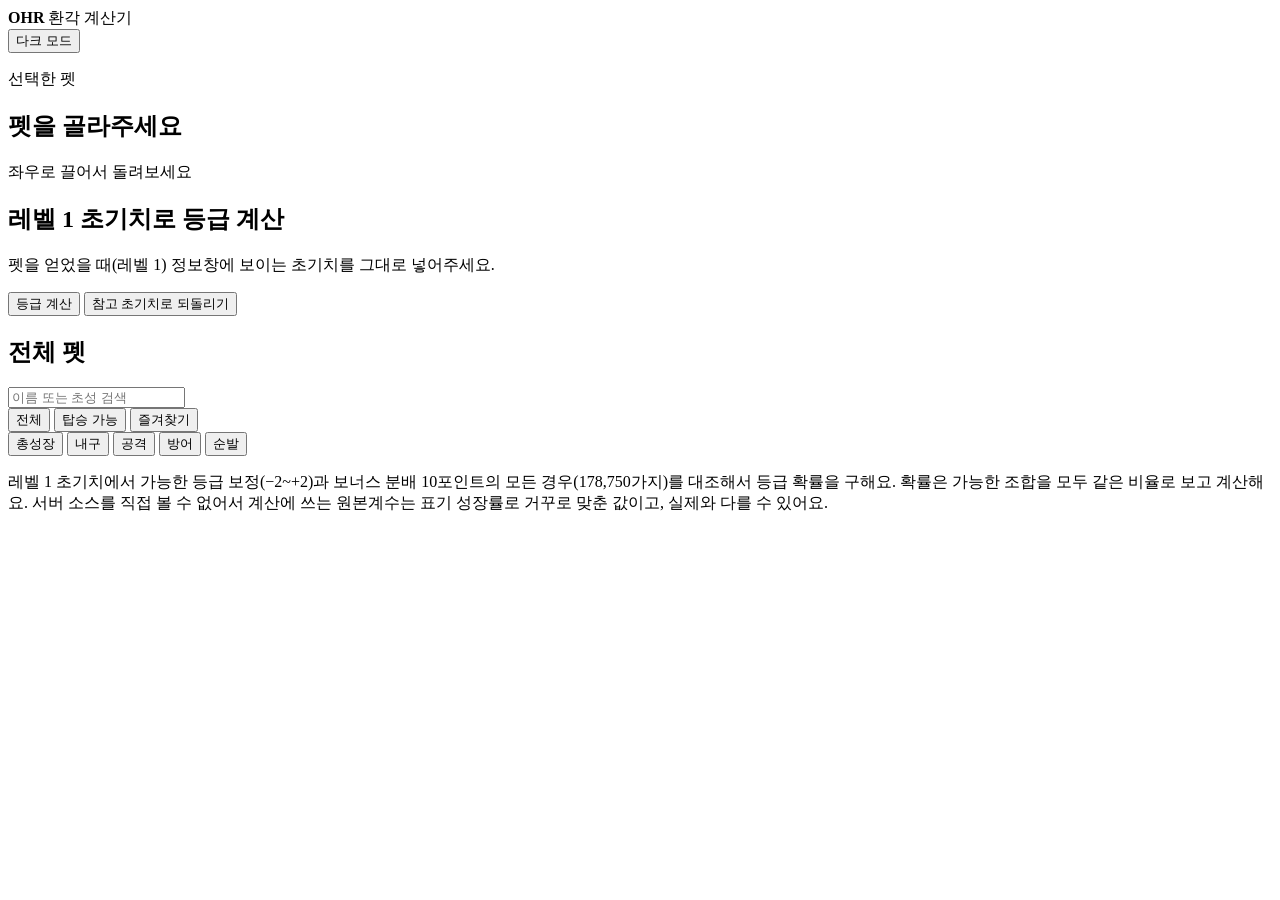
==== index.html @ 1410f202 "계산기 화면(index.html) 추가" ====
<!DOCTYPE html>
<html lang="ko" data-theme="light">
<head>
<meta charset="UTF-8">
<meta name="viewport" content="width=device-width, initial-scale=1.0">
<title>OHR 환각 계산기</title>
<meta name="description" content="오르서버 펫의 레벨 1 초기치로 가능한 등급과 +8 환각 확률을 계산해요">
<link rel="preconnect" href="https://fonts.googleapis.com">
<link href="https://fonts.googleapis.com/css2?family=Noto+Sans+KR:wght@400;500;700;900&family=Barlow+Condensed:wght@600;700&display=swap" rel="stylesheet">
<link rel="stylesheet" href="style.css">
</head>
<body>
<nav class="nav" aria-label="상단 메뉴">
  <div class="nav-in">
    <div class="brand"><b>OHR</b> 환각 계산기</div>
    <span class="grow"></span>
    <button class="theme" id="themeBtn" type="button">다크 모드</button>
  </div>
</nav>

<section class="hero" id="hero" aria-live="polite">
  <div class="ghost" id="ghost" aria-hidden="true"></div>
  <div class="hero-in">
    <div>
      <p class="hero-label">선택한 펫</p>
      <h1 id="hName">펫을 골라주세요</h1>
      <div class="vtabs" id="vTabs" role="tablist" aria-label="펫 형태"></div>
      <div class="tags" id="hTags"></div>
      <p class="hero-how" id="hHow"></p>
      <div class="attrs" id="hAttrs"></div>
    </div>
    <div class="stage" id="stage" title="좌우로 끌어서 돌려보세요">
      <div class="spot" aria-hidden="true"></div>
      <div class="plat" aria-hidden="true"><div class="disc"></div></div>
      <div class="pet" id="pet"><span id="hImg" style="display:contents"></span></div>
      <div class="hint">좌우로 끌어서 돌려보세요</div>
    </div>
  </div>
  <div class="specs" id="hSpecs"></div>
</section>

<main class="wrap">
  <section class="panel" id="calcPanel">
    <h2>레벨 1 초기치로 등급 계산</h2>
    <p class="lead">펫을 얻었을 때(레벨 1) 정보창에 보이는 초기치를 그대로 넣어주세요.</p>
    <div class="stat-grid" id="statGrid"></div>
    <div class="calc-row">
      <button class="calc-btn" id="calcBtn" type="button">등급 계산</button>
      <button class="ghost-btn" id="resetBtn" type="button">참고 초기치로 되돌리기</button>
    </div>
    <div id="results"></div>
  </section>

  <section id="listSec">
    <h2>전체 펫</h2>
    <div class="ctrl">
      <input class="search" id="search" type="search" placeholder="이름 또는 초성 검색" autocomplete="off" aria-label="펫 검색">
      <div class="chips" id="chips" role="group" aria-label="속성"></div>
      <div class="seg" id="modes" role="group" aria-label="보기">
        <button type="button" class="segb" data-mode="all" aria-pressed="true">전체</button>
        <button type="button" class="segb" data-mode="ride" aria-pressed="false">탑승 가능</button>
        <button type="button" class="segb" data-mode="fav" aria-pressed="false">즐겨찾기</button>
      </div>
      <div class="seg" id="sorts" role="group" aria-label="정렬">
        <button type="button" class="segb" data-sort="total" aria-pressed="false">총성장</button>
        <button type="button" class="segb" data-sort="0" aria-pressed="false">내구</button>
        <button type="button" class="segb" data-sort="1" aria-pressed="false">공격</button>
        <button type="button" class="segb" data-sort="2" aria-pressed="false">방어</button>
        <button type="button" class="segb" data-sort="3" aria-pressed="false">순발</button>
      </div>
      <span class="cnt" id="count"></span>
    </div>
    <div class="grid" id="grid"></div>
  </section>

  <p class="foot">
    레벨 1 초기치에서 가능한 등급 보정(−2~+2)과 보너스 분배 10포인트의 모든 경우(178,750가지)를 대조해서 등급 확률을 구해요. 확률은 가능한 조합을 모두 같은 비율로 보고 계산해요.
    서버 소스를 직접 볼 수 없어서 계산에 쓰는 원본계수는 표기 성장률로 거꾸로 맞춘 값이고, 실제와 다를 수 있어요.
  </p>
</main>
<script src="app.js"></script>
</body>
</html>
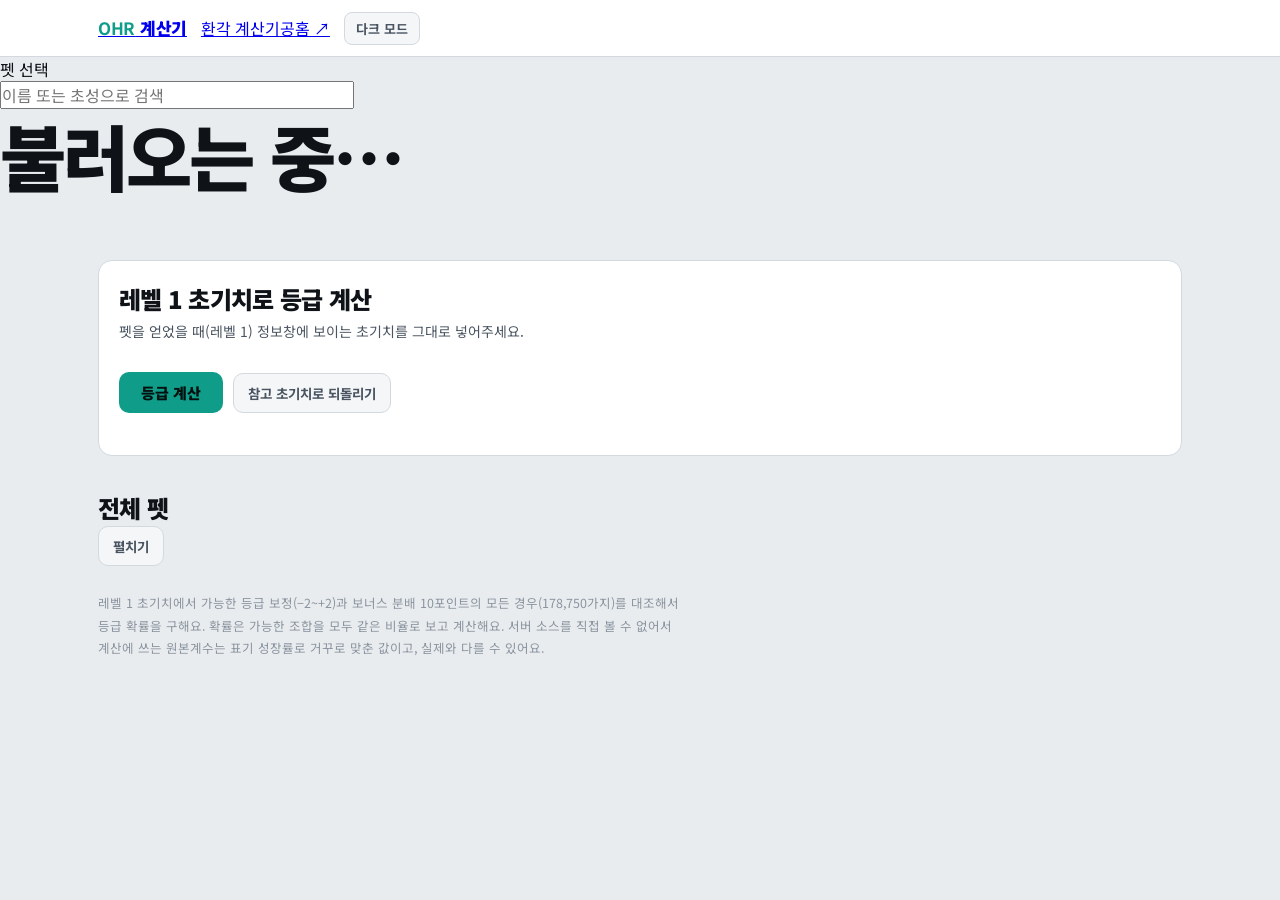
==== commit ced8c003: "공통 메뉴(nav.js)와 새 화면 구조(index.html) 추가" ====
--- a/index.html
+++ b/index.html
@@ -6,38 +6,37 @@
 <title>OHR 환각 계산기</title>
 <meta name="description" content="오르서버 펫의 레벨 1 초기치로 가능한 등급과 +8 환각 확률을 계산해요">
 <link rel="preconnect" href="https://fonts.googleapis.com">
-<link href="https://fonts.googleapis.com/css2?family=Noto+Sans+KR:wght@400;500;700;900&family=Barlow+Condensed:wght@600;700&display=swap" rel="stylesheet">
+<link href="https://fonts.googleapis.com/css2?family=Noto+Sans+KR:wght@400;500;700;900&family=Share+Tech+Mono&display=swap" rel="stylesheet">
+<link rel="preload" href="pets.json" as="fetch" crossorigin>
 <link rel="stylesheet" href="style.css">
 </head>
 <body>
-<nav class="nav" aria-label="상단 메뉴">
+<nav class="nav" aria-label="메뉴">
   <div class="nav-in">
-    <div class="brand"><b>OHR</b> 환각 계산기</div>
-    <span class="grow"></span>
+    <a class="brand" href="index.html"><b>OHR</b> 계산기</a>
+    <div class="nav-links" id="navLinks"></div>
     <button class="theme" id="themeBtn" type="button">다크 모드</button>
   </div>
 </nav>
 
-<section class="hero" id="hero" aria-live="polite">
-  <div class="ghost" id="ghost" aria-hidden="true"></div>
-  <div class="hero-in">
-    <div>
-      <p class="hero-label">선택한 펫</p>
-      <h1 id="hName">펫을 골라주세요</h1>
+<header class="deck" id="hero">
+  <div class="deck-in">
+    <div class="deck-left">
+      <label class="pick-label" for="pick">펫 선택</label>
+      <div class="pick">
+        <input id="pick" type="search" placeholder="이름 또는 초성으로 검색" autocomplete="off" aria-label="펫 검색">
+        <div class="suggest" id="suggest" role="listbox" hidden></div>
+      </div>
+      <h1 id="hName">불러오는 중…</h1>
       <div class="vtabs" id="vTabs" role="tablist" aria-label="펫 형태"></div>
       <div class="tags" id="hTags"></div>
       <p class="hero-how" id="hHow"></p>
       <div class="attrs" id="hAttrs"></div>
     </div>
-    <div class="stage" id="stage" title="좌우로 끌어서 돌려보세요">
-      <div class="spot" aria-hidden="true"></div>
-      <div class="plat" aria-hidden="true"><div class="disc"></div></div>
-      <div class="pet" id="pet"><span id="hImg" style="display:contents"></span></div>
-      <div class="hint">좌우로 끌어서 돌려보세요</div>
-    </div>
+    <div class="screen" aria-hidden="true"><span id="hImg" style="display:contents"></span></div>
   </div>
-  <div class="specs" id="hSpecs"></div>
-</section>
+  <div class="readouts" id="hSpecs"></div>
+</header>
 
 <main class="wrap">
   <section class="panel" id="calcPanel">
@@ -52,25 +51,29 @@
   </section>
 
   <section id="listSec">
-    <h2>전체 펫</h2>
-    <div class="ctrl">
-      <input class="search" id="search" type="search" placeholder="이름 또는 초성 검색" autocomplete="off" aria-label="펫 검색">
-      <div class="chips" id="chips" role="group" aria-label="속성"></div>
-      <div class="seg" id="modes" role="group" aria-label="보기">
-        <button type="button" class="segb" data-mode="all" aria-pressed="true">전체</button>
-        <button type="button" class="segb" data-mode="ride" aria-pressed="false">탑승 가능</button>
-        <button type="button" class="segb" data-mode="fav" aria-pressed="false">즐겨찾기</button>
+    <div class="list-head">
+      <h2>전체 펫</h2>
+      <span class="cnt" id="count"></span>
+      <button class="ghost-btn" id="listToggle" type="button" aria-expanded="false" aria-controls="listBody">펼치기</button>
+    </div>
+    <div class="list-body" id="listBody" hidden>
+      <div class="ctrl">
+        <div class="chips" id="chips" role="group" aria-label="속성"></div>
+        <div class="seg" id="modes" role="group" aria-label="보기">
+          <button type="button" class="segb" data-mode="all" aria-pressed="true">전체</button>
+          <button type="button" class="segb" data-mode="ride" aria-pressed="false">탑승 가능</button>
+          <button type="button" class="segb" data-mode="fav" aria-pressed="false">즐겨찾기</button>
+        </div>
+        <div class="seg" id="sorts" role="group" aria-label="정렬">
+          <button type="button" class="segb" data-sort="total" aria-pressed="false">총성장</button>
+          <button type="button" class="segb" data-sort="0" aria-pressed="false">내구</button>
+          <button type="button" class="segb" data-sort="1" aria-pressed="false">공격</button>
+          <button type="button" class="segb" data-sort="2" aria-pressed="false">방어</button>
+          <button type="button" class="segb" data-sort="3" aria-pressed="false">순발</button>
+        </div>
       </div>
-      <div class="seg" id="sorts" role="group" aria-label="정렬">
-        <button type="button" class="segb" data-sort="total" aria-pressed="false">총성장</button>
-        <button type="button" class="segb" data-sort="0" aria-pressed="false">내구</button>
-        <button type="button" class="segb" data-sort="1" aria-pressed="false">공격</button>
-        <button type="button" class="segb" data-sort="2" aria-pressed="false">방어</button>
-        <button type="button" class="segb" data-sort="3" aria-pressed="false">순발</button>
-      </div>
-      <span class="cnt" id="count"></span>
+      <div class="grid" id="grid"></div>
     </div>
-    <div class="grid" id="grid"></div>
   </section>
 
   <p class="foot">
@@ -78,6 +81,7 @@
     서버 소스를 직접 볼 수 없어서 계산에 쓰는 원본계수는 표기 성장률로 거꾸로 맞춘 값이고, 실제와 다를 수 있어요.
   </p>
 </main>
+<script src="nav.js"></script>
 <script src="app.js"></script>
 </body>
 </html>
--- a/style.css
+++ b/style.css
@@ -0,0 +1,186 @@
+:root{
+  --bg:#e9ecef; --panel:#ffffff; --panel2:#f4f6f8;
+  --ink:#0f1318; --ink2:#4a5561; --ink3:#8a949f; --line:#d3d9df;
+  --acc:#0f9d8a; --gold:#c8901a;
+  --hp:#b88a10; --atk:#d4531f; --def:#1f6fd0; --spd:#1c9567;
+  --num:'Barlow Condensed','Noto Sans KR',sans-serif;
+}
+[data-theme="dark"]{
+  --bg:#0e1216; --panel:#161c22; --panel2:#1c242c;
+  --ink:#eef2f6; --ink2:#a7b3bf; --ink3:#74818d; --line:#2a343e;
+  --acc:#2dd4bf; --gold:#e4b04a;
+  --hp:#e8c14a; --atk:#ff8a5c; --def:#6cb0ff; --spd:#4fd1a0;
+}
+*{box-sizing:border-box;margin:0;padding:0}
+html{-webkit-text-size-adjust:100%}
+body{font-family:'Noto Sans KR',sans-serif;background:var(--bg);color:var(--ink);min-height:100vh;line-height:1.5}
+button,input,select,summary{font-family:inherit;font-size:inherit;color:inherit}
+button{cursor:pointer}
+:focus-visible{outline:2px solid var(--acc);outline-offset:2px}
+[hidden]{display:none!important}
+
+/* 상단 */
+.nav{position:sticky;top:0;z-index:20;background:var(--panel);border-bottom:1px solid var(--line)}
+.nav-in{max-width:1120px;margin:0 auto;padding:0 18px;display:flex;align-items:center;gap:14px;height:56px}
+.brand{font-weight:900;font-size:17px;letter-spacing:-.3px;white-space:nowrap}
+.brand b{color:var(--acc)}
+.grow{flex:1}
+.theme{border:1px solid var(--line);background:var(--panel2);border-radius:8px;padding:6px 11px;font-size:13px;font-weight:700;color:var(--ink2);white-space:nowrap}
+.theme:hover{color:var(--ink)}
+
+/* 쇼룸 */
+.hero{--bg:#0e1216;--panel:#161c22;--panel2:#1c242c;--ink:#eef2f6;--ink2:#a7b3bf;--ink3:#8995a2;--line:#2b3540;--acc:#2dd4bf;--hp:#e8c14a;--atk:#ff8a5c;--def:#6cb0ff;--spd:#4fd1a0;
+  position:relative;overflow:hidden;color:var(--ink);background:radial-gradient(ellipse 90% 80% at 50% -20%,#2b3d46 0%,#141b23 50%,#090c10 100%);border-bottom:1px solid #000}
+.ghost{position:absolute;right:max(2vw,calc(50% - 540px));top:50%;transform:translateY(-54%);font-family:var(--num);font-weight:700;font-size:clamp(220px,34vw,460px);line-height:.8;color:var(--ink);opacity:.05;pointer-events:none;user-select:none}
+.hero-in{position:relative;max-width:1120px;margin:0 auto;padding:40px 18px 22px;display:grid;grid-template-columns:minmax(0,1fr) minmax(0,1.05fr);gap:20px;align-items:center}
+.hero-label{font-size:14px;font-weight:700;color:var(--acc)}
+h1{font-size:clamp(38px,7vw,72px);font-weight:900;letter-spacing:-.04em;line-height:1.1;margin:6px 0 10px;word-break:keep-all}
+.vtabs{display:flex;flex-wrap:wrap;gap:6px;margin-bottom:10px}
+.vtab{border:1px solid var(--line);background:rgba(255,255,255,.05);border-radius:999px;padding:5px 13px;font-size:13px;font-weight:700;color:var(--ink2)}
+.vtab[aria-selected="true"]{border-color:var(--acc);color:var(--acc);background:rgba(45,212,191,.12)}
+.tags{display:flex;flex-wrap:wrap;gap:6px;margin-bottom:8px}
+.tag{display:inline-block;font-size:12px;font-weight:700;color:#8a5a00;background:#ffe9b8;border-radius:5px;padding:2px 8px}
+.tag.ride{color:#0b5d53;background:#c9f4ec}
+.hero-how{font-size:14px;color:var(--ink2);max-width:46ch}
+.attrs{margin-top:16px;max-width:360px;display:grid;gap:6px}
+.attr-row{display:grid;grid-template-columns:22px 1fr 40px;gap:8px;align-items:center;font-size:12.5px;font-weight:700}
+.attr-row .track{height:6px;background:rgba(255,255,255,.1);border-radius:3px;overflow:hidden}
+.attr-row .track i{display:block;height:100%;border-radius:3px}
+.attr-row .v{text-align:right;color:var(--ink3);font-family:var(--num);font-size:15px}
+
+.stage{position:relative;height:330px;display:flex;align-items:flex-end;justify-content:center;touch-action:pan-y;cursor:grab;-webkit-user-select:none;user-select:none}
+.stage.grab{cursor:grabbing}
+.spot{position:absolute;inset:-60px 0 0;background:conic-gradient(from 180deg at 50% 0%,transparent 163deg,rgba(255,255,255,.13) 180deg,transparent 197deg);pointer-events:none}
+.plat{position:absolute;left:50%;bottom:8px;width:min(500px,98%);height:128px;transform:translateX(-50%);perspective:640px;pointer-events:none}
+.disc{position:absolute;left:0;top:50%;width:100%;aspect-ratio:1;border-radius:50%;transform:translateY(-50%) rotateX(76deg);background:radial-gradient(circle at 50% 50%,#34505a 0%,#1d2a31 38%,#12171d 72%,#0b0e12 100%);box-shadow:0 0 0 3px rgba(255,255,255,.07),0 0 90px 10px rgba(45,212,191,.2)}
+.disc::before{content:"";position:absolute;inset:8%;border-radius:50%;border:2px solid rgba(255,255,255,.14)}
+.disc::after{content:"";position:absolute;inset:0;border-radius:50%;background:repeating-conic-gradient(from calc(var(--ang,0)*1deg),rgba(255,255,255,.6) 0 .8deg,transparent .8deg 7.5deg);-webkit-mask:radial-gradient(circle,transparent 66%,#000 67%,#000 95%,transparent 96%);mask:radial-gradient(circle,transparent 66%,#000 67%,#000 95%,transparent 96%)}
+.pet{position:relative;z-index:2;margin-bottom:42px;transform-origin:50% 100%;pointer-events:none}
+.pet img{display:block;max-width:min(240px,64vw);max-height:230px;width:auto;height:auto;image-rendering:pixelated;filter:drop-shadow(0 16px 12px rgba(0,0,0,.55))}
+.hint{position:absolute;right:6px;top:8px;font-size:12px;color:var(--ink3);pointer-events:none}
+
+/* 성장률 계기판 */
+.specs{position:relative;max-width:1120px;margin:0 auto;padding:6px 18px 38px;display:grid;grid-template-columns:repeat(4,minmax(0,1fr));gap:14px}
+.sp{background:linear-gradient(180deg,rgba(255,255,255,.07),rgba(255,255,255,.02));border:1px solid rgba(255,255,255,.1);border-top:3px solid rgba(255,255,255,.14);border-radius:6px 6px 16px 16px;padding:12px 12px 14px}
+.sp.h{border-top-color:var(--hp)} .sp.a{border-top-color:var(--atk)} .sp.d{border-top-color:var(--def)} .sp.s{border-top-color:var(--spd)}
+.gwrap{position:relative;width:min(200px,100%);aspect-ratio:1/1;margin:0 auto}
+.gsvg{display:block;width:100%;height:100%;overflow:visible}
+.gtrack,.gred,.gfill{fill:none;stroke-width:10;stroke-linecap:butt}
+.gtrack{stroke:rgba(255,255,255,.1)}
+.gred{stroke:#e5484d;stroke-opacity:.5;stroke-dasharray:0 85 15 100}
+.gfill{stroke-dasharray:0 100;transition:stroke-dasharray .9s cubic-bezier(.2,.9,.25,1)}
+.sp.h .gfill{stroke:var(--hp)} .sp.a .gfill{stroke:var(--atk)} .sp.d .gfill{stroke:var(--def)} .sp.s .gfill{stroke:var(--spd)}
+.gtick{stroke:rgba(255,255,255,.35);stroke-width:1.5}
+.gtick.maj{stroke:rgba(255,255,255,.75);stroke-width:2.2}
+.gtxt{fill:rgba(255,255,255,.6);font:700 9.5px 'Barlow Condensed',sans-serif;text-anchor:middle;dominant-baseline:middle}
+.gneedle{transform-origin:100px 100px;transform:rotate(-135deg);transition:transform .9s cubic-bezier(.2,.9,.25,1.12)}
+.sp.h .gneedle polygon{fill:var(--hp)} .sp.a .gneedle polygon{fill:var(--atk)} .sp.d .gneedle polygon{fill:var(--def)} .sp.s .gneedle polygon{fill:var(--spd)}
+.ghub{fill:#0e1216;stroke:rgba(255,255,255,.85);stroke-width:3}
+.gnum{position:absolute;left:0;right:0;bottom:6%;text-align:center;font-family:var(--num);font-weight:700;font-size:clamp(28px,3.4vw,40px);line-height:1;font-variant-numeric:tabular-nums}
+.sp.h .gnum{color:var(--hp)} .sp.a .gnum{color:var(--atk)} .sp.d .gnum{color:var(--def)} .sp.s .gnum{color:var(--spd)}
+.sp .t{font-size:14px;font-weight:700;color:var(--ink2);text-align:center;margin-top:4px}
+.sp-note{max-width:1120px;margin:-24px auto 0;padding:0 18px 22px;font-size:12.5px;color:var(--ink3)}
+
+/* 본문 */
+.wrap{max-width:1120px;margin:0 auto;padding:30px 18px 70px}
+.panel{background:var(--panel);border:1px solid var(--line);border-radius:14px;padding:20px 20px 22px;margin-bottom:34px}
+h2{font-size:24px;font-weight:900;letter-spacing:-.03em}
+.lead{font-size:14px;color:var(--ink2);margin:4px 0 16px}
+.stat-grid{display:grid;grid-template-columns:repeat(4,minmax(0,1fr));gap:12px}
+.stat-box{display:block}
+.slabel{display:block;font-size:13px;font-weight:700;color:var(--ink2);margin-bottom:6px}
+.slabel i{font-style:normal;color:var(--ink3);font-weight:500}
+.stp{display:flex;align-items:center;gap:4px}
+.sb{flex:0 0 auto;width:34px;height:36px;border:1px solid var(--line);background:var(--panel2);border-radius:8px;font-size:18px;font-weight:900;line-height:1;padding:0;color:var(--ink2);touch-action:manipulation;-webkit-user-select:none;user-select:none}
+.sb:hover{border-color:var(--acc);color:var(--acc)}
+.sb:active{background:var(--acc);border-color:var(--acc);color:#fff}
+.si{flex:1 1 auto;min-width:0;width:100%;height:36px;border:1px solid var(--line);background:var(--panel2);border-radius:8px;text-align:center;font-size:16px;font-weight:800;font-variant-numeric:tabular-nums;-moz-appearance:textfield;appearance:textfield}
+.si::-webkit-outer-spin-button,.si::-webkit-inner-spin-button{-webkit-appearance:none;margin:0}
+.si:focus{outline:none;border-color:var(--acc)}
+.calc-row{display:flex;flex-wrap:wrap;gap:10px;align-items:center;margin-top:14px}
+.calc-btn{border:0;background:var(--acc);color:#04110f;border-radius:10px;padding:10px 22px;font-weight:900;font-size:15px}
+.calc-btn:disabled{opacity:.4;cursor:default}
+.ghost-btn{border:1px solid var(--line);background:var(--panel2);border-radius:10px;padding:9px 14px;font-weight:700;font-size:13.5px;color:var(--ink2)}
+.ghost-btn:hover{color:var(--ink)}
+.msg-warn{margin-top:12px;font-size:13.5px;color:var(--ink2)}
+
+#results{margin-top:20px}
+.res-hero{display:grid;grid-template-columns:1fr 1fr;gap:14px}
+.big-card{background:var(--panel2);border:1px solid var(--line);border-top:3px solid var(--acc);border-radius:6px 6px 14px 14px;padding:14px 18px}
+.big-card.prob{border-top-color:var(--gold)}
+.big-card span{font-size:13.5px;font-weight:700;color:var(--ink2)}
+.big-card strong{display:block;font-family:var(--num);font-weight:700;font-size:clamp(50px,9vw,84px);line-height:1;font-variant-numeric:tabular-nums}
+.big-card strong small{font-size:.38em;margin-left:4px;color:var(--ink3)}
+.fun{margin:14px 2px 4px;font-size:15px;font-weight:700}
+.dist{margin-top:12px;display:grid;gap:7px}
+.drow{display:grid;grid-template-columns:62px 1fr 58px;gap:10px;align-items:center;font-size:14px}
+.drow .gl{font-weight:800;font-variant-numeric:tabular-nums}
+.drow .gt{height:12px;background:var(--panel2);border:1px solid var(--line);border-radius:6px;overflow:hidden}
+.drow .gf{height:100%;border-radius:5px}
+.drow .gp{text-align:right;font-family:var(--num);font-weight:700;font-size:18px;font-variant-numeric:tabular-nums}
+.drow.top .gl{color:var(--acc)}
+.more{margin-top:14px;border:1px solid var(--line);border-radius:10px;background:var(--panel2)}
+.more summary{cursor:pointer;padding:11px 14px;font-weight:800;font-size:14px;list-style:none}
+.more summary::-webkit-details-marker{display:none}
+.more summary::after{content:"+";float:right;color:var(--ink3)}
+.more[open] summary::after{content:"−"}
+.more .body{padding:2px 14px 14px;font-size:13.5px;color:var(--ink2);line-height:1.7}
+.tbl-wrap{overflow-x:auto}
+table.t{border-collapse:collapse;width:100%;min-width:480px;font-variant-numeric:tabular-nums}
+table.t th{font-size:12px;font-weight:700;color:var(--ink3);text-align:right;padding:6px 8px;border-bottom:1px solid var(--line);white-space:nowrap}
+table.t td{text-align:right;padding:6px 8px;border-bottom:1px solid var(--line);font-size:13px;white-space:nowrap}
+table.t th:first-child,table.t td:first-child{text-align:left}
+.sel-grade{border:1px solid var(--line);background:var(--panel);border-radius:8px;padding:6px 10px;margin:4px 0 10px}
+.empty{text-align:center;padding:36px 12px;color:var(--ink2);font-size:14.5px;line-height:1.8}
+
+/* 목록 */
+.ctrl{display:flex;flex-wrap:wrap;gap:10px 12px;align-items:center;margin:14px 0}
+.search{flex:1 1 220px;min-width:160px;max-width:340px;border:1px solid var(--line);background:var(--panel);border-radius:9px;padding:9px 13px;outline:none}
+.search:focus{border-color:var(--acc)}
+.seg{display:flex;border:1px solid var(--line);border-radius:9px;overflow:hidden;background:var(--panel)}
+.segb{border:0;background:none;padding:8px 12px;font-size:13.5px;font-weight:700;color:var(--ink2)}
+.segb+.segb{border-left:1px solid var(--line)}
+.segb[aria-pressed="true"]{background:var(--acc);color:#04110f}
+.chips{display:flex;gap:6px}
+.chip{width:34px;height:34px;border:1px solid var(--line);background:var(--panel);border-radius:50%;font-weight:800;color:var(--ink2)}
+.chip[aria-pressed="true"]{background:var(--acc);border-color:var(--acc);color:#04110f}
+.cnt{font-size:13px;color:var(--ink3);margin-left:auto}
+.grid{display:grid;grid-template-columns:repeat(auto-fill,minmax(128px,1fr));gap:10px}
+.card{position:relative}
+.card-main{width:100%;text-align:center;background:var(--panel);border:1px solid var(--line);border-radius:12px;padding:10px 6px 10px;display:block}
+.card-main:hover{border-color:var(--acc)}
+.card-main[aria-pressed="true"]{border-color:var(--acc);box-shadow:0 0 0 2px rgba(45,212,191,.35)}
+.cimg{height:64px;display:flex;align-items:center;justify-content:center}
+.cimg img{max-width:64px;max-height:64px;image-rendering:pixelated}
+.cname{display:block;font-weight:800;font-size:14px;margin-top:4px;word-break:keep-all}
+.cmini{display:flex;flex-wrap:wrap;gap:3px;justify-content:center;margin-top:3px;min-height:16px}
+.cmini i{font-style:normal;font-size:10.5px;font-weight:700;color:var(--ink3)}
+.ctag{display:inline-block;margin-top:4px;font-size:10.5px;font-weight:800;color:#0b5d53;background:#c9f4ec;border-radius:4px;padding:0 6px}
+.cwarn{display:inline-block;margin-top:4px;font-size:10.5px;font-weight:800;color:#8a5a00;background:#ffe9b8;border-radius:4px;padding:0 6px}
+.star{position:absolute;right:4px;top:3px;border:0;background:none;font-size:18px;color:var(--ink3);line-height:1;padding:4px}
+.star.on{color:var(--gold)}
+.foot{margin-top:26px;font-size:12.5px;color:var(--ink3);line-height:1.8;max-width:84ch}
+
+@media (max-width:980px){
+  .specs{grid-template-columns:repeat(2,minmax(0,1fr))}
+}
+@media (max-width:860px){
+  .hero-in{grid-template-columns:1fr;padding-top:26px;gap:0}
+  .stage{height:280px;order:-1}
+  .pet{margin-bottom:36px}
+  .plat{width:min(420px,98%);height:108px}
+  .ghost{top:30%}
+}
+@media (max-width:640px){
+  .stat-grid{grid-template-columns:repeat(2,minmax(0,1fr))}
+  .specs{grid-template-columns:1fr;gap:10px;padding-bottom:26px}
+  .sp{display:grid;grid-template-columns:120px minmax(0,1fr);gap:0 12px;align-items:center;padding:10px 12px}
+  .sp .gwrap{width:120px}
+  .sp .gnum{font-size:26px}
+  .sp .t{text-align:left;font-size:15px}
+  .res-hero{gap:10px}
+  .big-card{padding:12px 12px}
+  .drow{grid-template-columns:52px 1fr 52px}
+  .panel{padding:16px 14px 18px}
+}
+@media (prefers-reduced-motion:reduce){*{transition:none!important}}
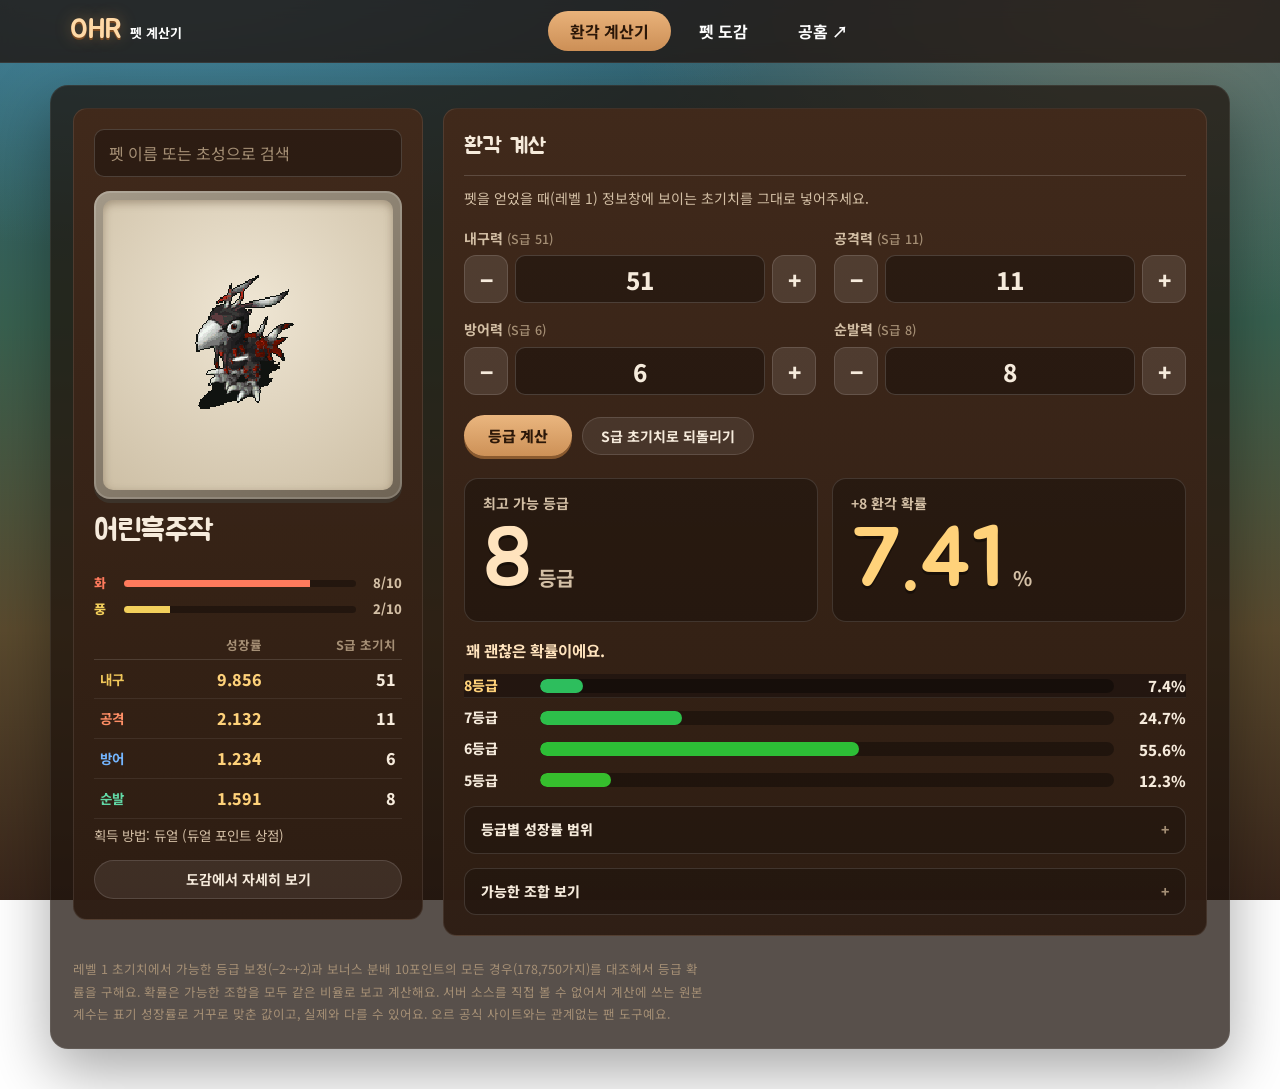
==== commit 393ca052: "계산기 화면을 계산 중심으로 개편: 펫 정보 옆에 큰 계산 영역, +/- 버튼 문제 수정, 전체 펫 목록 제거" ====
--- a/index.html
+++ b/index.html
@@ -1,87 +1,57 @@
 <!DOCTYPE html>
-<html lang="ko" data-theme="light">
+<html lang="ko">
 <head>
 <meta charset="UTF-8">
 <meta name="viewport" content="width=device-width, initial-scale=1.0">
 <title>OHR 환각 계산기</title>
 <meta name="description" content="오르서버 펫의 레벨 1 초기치로 가능한 등급과 +8 환각 확률을 계산해요">
 <link rel="preconnect" href="https://fonts.googleapis.com">
-<link href="https://fonts.googleapis.com/css2?family=Noto+Sans+KR:wght@400;500;700;900&family=Share+Tech+Mono&display=swap" rel="stylesheet">
+<link href="https://fonts.googleapis.com/css2?family=Jua&family=Noto+Sans+KR:wght@400;500;700;900&display=swap" rel="stylesheet">
 <link rel="preload" href="pets.json" as="fetch" crossorigin>
 <link rel="stylesheet" href="style.css">
 </head>
 <body>
-<nav class="nav" aria-label="메뉴">
-  <div class="nav-in">
-    <a class="brand" href="index.html"><b>OHR</b> 계산기</a>
-    <div class="nav-links" id="navLinks"></div>
-    <button class="theme" id="themeBtn" type="button">다크 모드</button>
-  </div>
-</nav>
+<div id="siteNav"></div>
 
-<header class="deck" id="hero">
-  <div class="deck-in">
-    <div class="deck-left">
-      <label class="pick-label" for="pick">펫 선택</label>
+<main class="shell">
+  <div class="calc-layout">
+    <aside class="petcard box" id="hero">
       <div class="pick">
-        <input id="pick" type="search" placeholder="이름 또는 초성으로 검색" autocomplete="off" aria-label="펫 검색">
+        <input id="pick" type="search" placeholder="펫 이름 또는 초성으로 검색" autocomplete="off" aria-label="펫 검색">
         <div class="suggest" id="suggest" role="listbox" hidden></div>
       </div>
-      <h1 id="hName">불러오는 중…</h1>
+      <div class="frame"><div class="frame-in"><span id="hImg" style="display:contents"></span></div></div>
+      <h1 class="pname" id="hName">불러오는 중…</h1>
       <div class="vtabs" id="vTabs" role="tablist" aria-label="펫 형태"></div>
       <div class="tags" id="hTags"></div>
+      <div class="attrs" id="hAttrs"></div>
+      <table class="stat-table">
+        <thead><tr><th></th><th>성장률</th><th>S급 초기치</th></tr></thead>
+        <tbody id="hStats"></tbody>
+      </table>
       <p class="hero-how" id="hHow"></p>
-      <div class="attrs" id="hAttrs"></div>
-    </div>
-    <div class="screen" aria-hidden="true"><span id="hImg" style="display:contents"></span></div>
+      <a class="btn ghost" id="dexLink" href="pokedex.html">도감에서 자세히 보기</a>
+    </aside>
+
+    <section class="calc box" id="calcPanel">
+      <div class="box-h"><h2>환각 계산</h2></div>
+      <p class="lead">펫을 얻었을 때(레벨 1) 정보창에 보이는 초기치를 그대로 넣어주세요.</p>
+      <div class="stat-grid" id="statGrid"></div>
+      <div class="calc-row">
+        <button class="btn" id="calcBtn" type="button">등급 계산</button>
+        <button class="btn ghost" id="resetBtn" type="button">S급 초기치로 되돌리기</button>
+      </div>
+      <div id="results"></div>
+    </section>
   </div>
-  <div class="readouts" id="hSpecs"></div>
-</header>
-
-<main class="wrap">
-  <section class="panel" id="calcPanel">
-    <h2>레벨 1 초기치로 등급 계산</h2>
-    <p class="lead">펫을 얻었을 때(레벨 1) 정보창에 보이는 초기치를 그대로 넣어주세요.</p>
-    <div class="stat-grid" id="statGrid"></div>
-    <div class="calc-row">
-      <button class="calc-btn" id="calcBtn" type="button">등급 계산</button>
-      <button class="ghost-btn" id="resetBtn" type="button">참고 초기치로 되돌리기</button>
-    </div>
-    <div id="results"></div>
-  </section>
-
-  <section id="listSec">
-    <div class="list-head">
-      <h2>전체 펫</h2>
-      <span class="cnt" id="count"></span>
-      <button class="ghost-btn" id="listToggle" type="button" aria-expanded="false" aria-controls="listBody">펼치기</button>
-    </div>
-    <div class="list-body" id="listBody" hidden>
-      <div class="ctrl">
-        <div class="chips" id="chips" role="group" aria-label="속성"></div>
-        <div class="seg" id="modes" role="group" aria-label="보기">
-          <button type="button" class="segb" data-mode="all" aria-pressed="true">전체</button>
-          <button type="button" class="segb" data-mode="ride" aria-pressed="false">탑승 가능</button>
-          <button type="button" class="segb" data-mode="fav" aria-pressed="false">즐겨찾기</button>
-        </div>
-        <div class="seg" id="sorts" role="group" aria-label="정렬">
-          <button type="button" class="segb" data-sort="total" aria-pressed="false">총성장</button>
-          <button type="button" class="segb" data-sort="0" aria-pressed="false">내구</button>
-          <button type="button" class="segb" data-sort="1" aria-pressed="false">공격</button>
-          <button type="button" class="segb" data-sort="2" aria-pressed="false">방어</button>
-          <button type="button" class="segb" data-sort="3" aria-pressed="false">순발</button>
-        </div>
-      </div>
-      <div class="grid" id="grid"></div>
-    </div>
-  </section>
 
   <p class="foot">
     레벨 1 초기치에서 가능한 등급 보정(−2~+2)과 보너스 분배 10포인트의 모든 경우(178,750가지)를 대조해서 등급 확률을 구해요. 확률은 가능한 조합을 모두 같은 비율로 보고 계산해요.
-    서버 소스를 직접 볼 수 없어서 계산에 쓰는 원본계수는 표기 성장률로 거꾸로 맞춘 값이고, 실제와 다를 수 있어요.
+    서버 소스를 직접 볼 수 없어서 계산에 쓰는 원본계수는 표기 성장률로 거꾸로 맞춘 값이고, 실제와 다를 수 있어요. 오르 공식 사이트와는 관계없는 팬 도구예요.
   </p>
 </main>
 <script src="nav.js"></script>
+<script src="common.js"></script>
 <script src="app.js"></script>
 </body>
 </html>
--- a/style.css
+++ b/style.css
@@ -1,186 +1,244 @@
 :root{
-  --bg:#e9ecef; --panel:#ffffff; --panel2:#f4f6f8;
-  --ink:#0f1318; --ink2:#4a5561; --ink3:#8a949f; --line:#d3d9df;
-  --acc:#0f9d8a; --gold:#c8901a;
-  --hp:#b88a10; --atk:#d4531f; --def:#1f6fd0; --spd:#1c9567;
-  --num:'Barlow Condensed','Noto Sans KR',sans-serif;
-}
-[data-theme="dark"]{
-  --bg:#0e1216; --panel:#161c22; --panel2:#1c242c;
-  --ink:#eef2f6; --ink2:#a7b3bf; --ink3:#74818d; --line:#2a343e;
-  --acc:#2dd4bf; --gold:#e4b04a;
-  --hp:#e8c14a; --atk:#ff8a5c; --def:#6cb0ff; --spd:#4fd1a0;
+  --ink:#f6ebdc; --ink2:#d3bfa5; --ink3:#a58f75;
+  --panel:rgba(42,27,19,.9); --panel2:rgba(255,255,255,.055); --line:rgba(255,255,255,.13);
+  --acc:#e3a468; --acc2:#c98a4d; --acc-ink:#2b1708; --gold:#ffd27a;
+  --hp:#f0c75a; --atk:#ff8f66; --def:#74b6ff; --spd:#62d9a6;
+  --disp:'Jua','Noto Sans KR',sans-serif;
 }
 *{box-sizing:border-box;margin:0;padding:0}
 html{-webkit-text-size-adjust:100%}
-body{font-family:'Noto Sans KR',sans-serif;background:var(--bg);color:var(--ink);min-height:100vh;line-height:1.5}
-button,input,select,summary{font-family:inherit;font-size:inherit;color:inherit}
+body{font-family:'Noto Sans KR',sans-serif;color:var(--ink);min-height:100vh;line-height:1.55;
+  background:
+    radial-gradient(1100px 520px at 12% -8%,rgba(96,180,210,.55),transparent 62%),
+    radial-gradient(900px 520px at 92% 0%,rgba(255,176,96,.30),transparent 62%),
+    linear-gradient(180deg,#2d6178 0%,#38604f 36%,#5a4a2e 70%,#38251a 100%);
+  background-attachment:fixed}
+button,input,select{font-family:inherit;font-size:inherit;color:inherit}
 button{cursor:pointer}
-:focus-visible{outline:2px solid var(--acc);outline-offset:2px}
+a{color:inherit}
+:focus-visible{outline:2px solid var(--gold);outline-offset:2px}
 [hidden]{display:none!important}
 
-/* 상단 */
-.nav{position:sticky;top:0;z-index:20;background:var(--panel);border-bottom:1px solid var(--line)}
-.nav-in{max-width:1120px;margin:0 auto;padding:0 18px;display:flex;align-items:center;gap:14px;height:56px}
-.brand{font-weight:900;font-size:17px;letter-spacing:-.3px;white-space:nowrap}
-.brand b{color:var(--acc)}
-.grow{flex:1}
-.theme{border:1px solid var(--line);background:var(--panel2);border-radius:8px;padding:6px 11px;font-size:13px;font-weight:700;color:var(--ink2);white-space:nowrap}
-.theme:hover{color:var(--ink)}
-
-/* 쇼룸 */
-.hero{--bg:#0e1216;--panel:#161c22;--panel2:#1c242c;--ink:#eef2f6;--ink2:#a7b3bf;--ink3:#8995a2;--line:#2b3540;--acc:#2dd4bf;--hp:#e8c14a;--atk:#ff8a5c;--def:#6cb0ff;--spd:#4fd1a0;
-  position:relative;overflow:hidden;color:var(--ink);background:radial-gradient(ellipse 90% 80% at 50% -20%,#2b3d46 0%,#141b23 50%,#090c10 100%);border-bottom:1px solid #000}
-.ghost{position:absolute;right:max(2vw,calc(50% - 540px));top:50%;transform:translateY(-54%);font-family:var(--num);font-weight:700;font-size:clamp(220px,34vw,460px);line-height:.8;color:var(--ink);opacity:.05;pointer-events:none;user-select:none}
-.hero-in{position:relative;max-width:1120px;margin:0 auto;padding:40px 18px 22px;display:grid;grid-template-columns:minmax(0,1fr) minmax(0,1.05fr);gap:20px;align-items:center}
-.hero-label{font-size:14px;font-weight:700;color:var(--acc)}
-h1{font-size:clamp(38px,7vw,72px);font-weight:900;letter-spacing:-.04em;line-height:1.1;margin:6px 0 10px;word-break:keep-all}
-.vtabs{display:flex;flex-wrap:wrap;gap:6px;margin-bottom:10px}
-.vtab{border:1px solid var(--line);background:rgba(255,255,255,.05);border-radius:999px;padding:5px 13px;font-size:13px;font-weight:700;color:var(--ink2)}
-.vtab[aria-selected="true"]{border-color:var(--acc);color:var(--acc);background:rgba(45,212,191,.12)}
+/* 상단 메뉴 */
+.top{position:sticky;top:0;z-index:50;background:rgba(32,21,16,.8);backdrop-filter:blur(8px);-webkit-backdrop-filter:blur(8px);border-bottom:1px solid rgba(255,255,255,.08)}
+.top-in{max-width:1180px;margin:0 auto;padding:0 20px;height:62px;display:flex;align-items:center;gap:26px}
+.brand{font-family:var(--disp);font-size:28px;color:#ffd9a6;text-decoration:none;white-space:nowrap;text-shadow:0 2px 0 #7a4a22,0 0 16px rgba(255,170,80,.35)}
+.brand small{font-family:'Noto Sans KR',sans-serif;font-size:13px;font-weight:700;color:#fff;margin-left:8px;text-shadow:none}
+.menu{display:flex;gap:6px;flex:1;justify-content:center;overflow-x:auto;scrollbar-width:none}
+.menu::-webkit-scrollbar{display:none}
+.menu a{padding:8px 22px;font-weight:700;color:#fff;text-decoration:none;border-radius:999px;white-space:nowrap}
+.menu a:hover{background:rgba(255,255,255,.12)}
+.menu a.on{background:linear-gradient(180deg,#e9b27a,#cc8f56);color:var(--acc-ink)}
+
+/* 바탕 상자 */
+.shell{max-width:1180px;margin:22px auto 40px;padding:22px;background:rgba(30,19,13,.74);border:1px solid rgba(255,255,255,.07);border-radius:18px;box-shadow:0 22px 60px rgba(0,0,0,.35)}
+.box{background:linear-gradient(180deg,rgba(66,42,27,.96),rgba(46,29,19,.96));border:1px solid rgba(255,255,255,.09);border-radius:14px;padding:20px}
+.box-h{display:flex;align-items:center;justify-content:space-between;gap:10px;border-bottom:1px solid rgba(255,255,255,.16);padding-bottom:12px;margin-bottom:14px}
+.box-h h2{font-family:var(--disp);font-weight:400;font-size:22px;letter-spacing:.2px}
+.page-head{margin:2px 0 16px}
+.page-title{font-family:var(--disp);font-weight:400;font-size:32px;color:#ffe3bd;text-shadow:0 2px 0 rgba(0,0,0,.35)}
+.page-sub{font-size:14px;color:var(--ink2)}
+.foot{margin-top:22px;font-size:12.5px;color:var(--ink3);line-height:1.8;max-width:90ch}
+
+/* 버튼, 입력 */
+.btn{display:inline-block;border:0;border-radius:999px;padding:10px 24px;font-weight:800;font-size:15px;text-decoration:none;text-align:center;background:linear-gradient(180deg,#eab67f,#cd9157);color:var(--acc-ink);box-shadow:0 3px 0 #8a5a2f}
+.btn:hover{filter:brightness(1.06)}
+.btn:active{transform:translateY(2px);box-shadow:0 1px 0 #8a5a2f}
+.btn:disabled{opacity:.45;cursor:default}
+.btn.ghost{background:rgba(255,255,255,.08);color:var(--ink);border:1px solid var(--line);box-shadow:none;font-weight:700;padding:8px 18px;font-size:14px}
+.btn.ghost:hover{background:rgba(255,255,255,.14)}
+.btn.ghost:active{transform:none}
+.f-input,.pick input,.si{background:rgba(0,0,0,.3);border:1px solid rgba(255,255,255,.16);border-radius:10px;color:var(--ink);outline:none}
+.f-input::placeholder,.pick input::placeholder{color:var(--ink3)}
+.f-input:focus,.pick input:focus,.si:focus{border-color:var(--gold)}
+select.f-input option{background:#2e1d13;color:var(--ink)}
+
+/* 계산기 화면 */
+.calc-layout{display:grid;grid-template-columns:350px minmax(0,1fr);gap:20px;align-items:start}
+.petcard{position:sticky;top:78px}
+.pick{position:relative;margin-bottom:14px}
+.pick input{width:100%;padding:11px 14px}
+.suggest{position:absolute;left:0;right:0;top:calc(100% + 4px);z-index:30;background:#34200f;border:1px solid var(--line);border-radius:10px;box-shadow:0 14px 30px rgba(0,0,0,.45);max-height:330px;overflow:auto}
+.sg{display:flex;align-items:center;gap:10px;width:100%;text-align:left;border:0;background:none;padding:9px 13px;border-bottom:1px solid var(--line)}
+.sg:last-child{border-bottom:0}
+.sg:hover,.sg.act{background:rgba(255,255,255,.1)}
+.sg span{font-weight:700;font-size:14px}
+.sg i{font-style:normal;font-size:12px;color:var(--ink3);margin-left:auto}
+.sg-empty{padding:12px 14px;font-size:13.5px;color:var(--ink3)}
+.frame{background:linear-gradient(145deg,#a39988,#6f6455);border-radius:16px;padding:9px;box-shadow:0 4px 0 #3c332a,inset 0 0 0 2px rgba(255,255,255,.15)}
+.frame-in{aspect-ratio:1;background:radial-gradient(circle at 50% 38%,#efe6d4,#cdbfa5);border-radius:10px;display:flex;align-items:center;justify-content:center;padding:18px;box-shadow:inset 0 3px 8px rgba(70,50,30,.35)}
+.frame-in img{width:100%;height:100%;object-fit:contain;image-rendering:pixelated}
+.pname{font-family:var(--disp);font-weight:400;font-size:30px;line-height:1.2;margin:14px 0 6px;word-break:keep-all}
+.vtabs{display:flex;flex-wrap:wrap;gap:6px;margin-bottom:8px}
+.vtab{border:1px solid var(--line);background:rgba(255,255,255,.07);border-radius:999px;padding:4px 14px;font-size:13px;font-weight:700;color:var(--ink2)}
+.vtab[aria-selected="true"]{background:linear-gradient(180deg,#eab67f,#cd9157);border-color:transparent;color:var(--acc-ink)}
 .tags{display:flex;flex-wrap:wrap;gap:6px;margin-bottom:8px}
-.tag{display:inline-block;font-size:12px;font-weight:700;color:#8a5a00;background:#ffe9b8;border-radius:5px;padding:2px 8px}
-.tag.ride{color:#0b5d53;background:#c9f4ec}
-.hero-how{font-size:14px;color:var(--ink2);max-width:46ch}
-.attrs{margin-top:16px;max-width:360px;display:grid;gap:6px}
-.attr-row{display:grid;grid-template-columns:22px 1fr 40px;gap:8px;align-items:center;font-size:12.5px;font-weight:700}
-.attr-row .track{height:6px;background:rgba(255,255,255,.1);border-radius:3px;overflow:hidden}
-.attr-row .track i{display:block;height:100%;border-radius:3px}
-.attr-row .v{text-align:right;color:var(--ink3);font-family:var(--num);font-size:15px}
-
-.stage{position:relative;height:330px;display:flex;align-items:flex-end;justify-content:center;touch-action:pan-y;cursor:grab;-webkit-user-select:none;user-select:none}
-.stage.grab{cursor:grabbing}
-.spot{position:absolute;inset:-60px 0 0;background:conic-gradient(from 180deg at 50% 0%,transparent 163deg,rgba(255,255,255,.13) 180deg,transparent 197deg);pointer-events:none}
-.plat{position:absolute;left:50%;bottom:8px;width:min(500px,98%);height:128px;transform:translateX(-50%);perspective:640px;pointer-events:none}
-.disc{position:absolute;left:0;top:50%;width:100%;aspect-ratio:1;border-radius:50%;transform:translateY(-50%) rotateX(76deg);background:radial-gradient(circle at 50% 50%,#34505a 0%,#1d2a31 38%,#12171d 72%,#0b0e12 100%);box-shadow:0 0 0 3px rgba(255,255,255,.07),0 0 90px 10px rgba(45,212,191,.2)}
-.disc::before{content:"";position:absolute;inset:8%;border-radius:50%;border:2px solid rgba(255,255,255,.14)}
-.disc::after{content:"";position:absolute;inset:0;border-radius:50%;background:repeating-conic-gradient(from calc(var(--ang,0)*1deg),rgba(255,255,255,.6) 0 .8deg,transparent .8deg 7.5deg);-webkit-mask:radial-gradient(circle,transparent 66%,#000 67%,#000 95%,transparent 96%);mask:radial-gradient(circle,transparent 66%,#000 67%,#000 95%,transparent 96%)}
-.pet{position:relative;z-index:2;margin-bottom:42px;transform-origin:50% 100%;pointer-events:none}
-.pet img{display:block;max-width:min(240px,64vw);max-height:230px;width:auto;height:auto;image-rendering:pixelated;filter:drop-shadow(0 16px 12px rgba(0,0,0,.55))}
-.hint{position:absolute;right:6px;top:8px;font-size:12px;color:var(--ink3);pointer-events:none}
-
-/* 성장률 계기판 */
-.specs{position:relative;max-width:1120px;margin:0 auto;padding:6px 18px 38px;display:grid;grid-template-columns:repeat(4,minmax(0,1fr));gap:14px}
-.sp{background:linear-gradient(180deg,rgba(255,255,255,.07),rgba(255,255,255,.02));border:1px solid rgba(255,255,255,.1);border-top:3px solid rgba(255,255,255,.14);border-radius:6px 6px 16px 16px;padding:12px 12px 14px}
-.sp.h{border-top-color:var(--hp)} .sp.a{border-top-color:var(--atk)} .sp.d{border-top-color:var(--def)} .sp.s{border-top-color:var(--spd)}
-.gwrap{position:relative;width:min(200px,100%);aspect-ratio:1/1;margin:0 auto}
-.gsvg{display:block;width:100%;height:100%;overflow:visible}
-.gtrack,.gred,.gfill{fill:none;stroke-width:10;stroke-linecap:butt}
-.gtrack{stroke:rgba(255,255,255,.1)}
-.gred{stroke:#e5484d;stroke-opacity:.5;stroke-dasharray:0 85 15 100}
-.gfill{stroke-dasharray:0 100;transition:stroke-dasharray .9s cubic-bezier(.2,.9,.25,1)}
-.sp.h .gfill{stroke:var(--hp)} .sp.a .gfill{stroke:var(--atk)} .sp.d .gfill{stroke:var(--def)} .sp.s .gfill{stroke:var(--spd)}
-.gtick{stroke:rgba(255,255,255,.35);stroke-width:1.5}
-.gtick.maj{stroke:rgba(255,255,255,.75);stroke-width:2.2}
-.gtxt{fill:rgba(255,255,255,.6);font:700 9.5px 'Barlow Condensed',sans-serif;text-anchor:middle;dominant-baseline:middle}
-.gneedle{transform-origin:100px 100px;transform:rotate(-135deg);transition:transform .9s cubic-bezier(.2,.9,.25,1.12)}
-.sp.h .gneedle polygon{fill:var(--hp)} .sp.a .gneedle polygon{fill:var(--atk)} .sp.d .gneedle polygon{fill:var(--def)} .sp.s .gneedle polygon{fill:var(--spd)}
-.ghub{fill:#0e1216;stroke:rgba(255,255,255,.85);stroke-width:3}
-.gnum{position:absolute;left:0;right:0;bottom:6%;text-align:center;font-family:var(--num);font-weight:700;font-size:clamp(28px,3.4vw,40px);line-height:1;font-variant-numeric:tabular-nums}
-.sp.h .gnum{color:var(--hp)} .sp.a .gnum{color:var(--atk)} .sp.d .gnum{color:var(--def)} .sp.s .gnum{color:var(--spd)}
-.sp .t{font-size:14px;font-weight:700;color:var(--ink2);text-align:center;margin-top:4px}
-.sp-note{max-width:1120px;margin:-24px auto 0;padding:0 18px 22px;font-size:12.5px;color:var(--ink3)}
-
-/* 본문 */
-.wrap{max-width:1120px;margin:0 auto;padding:30px 18px 70px}
-.panel{background:var(--panel);border:1px solid var(--line);border-radius:14px;padding:20px 20px 22px;margin-bottom:34px}
-h2{font-size:24px;font-weight:900;letter-spacing:-.03em}
-.lead{font-size:14px;color:var(--ink2);margin:4px 0 16px}
-.stat-grid{display:grid;grid-template-columns:repeat(4,minmax(0,1fr));gap:12px}
-.stat-box{display:block}
-.slabel{display:block;font-size:13px;font-weight:700;color:var(--ink2);margin-bottom:6px}
-.slabel i{font-style:normal;color:var(--ink3);font-weight:500}
-.stp{display:flex;align-items:center;gap:4px}
-.sb{flex:0 0 auto;width:34px;height:36px;border:1px solid var(--line);background:var(--panel2);border-radius:8px;font-size:18px;font-weight:900;line-height:1;padding:0;color:var(--ink2);touch-action:manipulation;-webkit-user-select:none;user-select:none}
-.sb:hover{border-color:var(--acc);color:var(--acc)}
-.sb:active{background:var(--acc);border-color:var(--acc);color:#fff}
-.si{flex:1 1 auto;min-width:0;width:100%;height:36px;border:1px solid var(--line);background:var(--panel2);border-radius:8px;text-align:center;font-size:16px;font-weight:800;font-variant-numeric:tabular-nums;-moz-appearance:textfield;appearance:textfield}
+.tag{display:inline-block;font-size:12px;font-weight:800;border-radius:6px;padding:2px 9px;background:#5b4421;color:#ffd98a}
+.tag.ride{background:#1d4a3f;color:#9af0d6}
+.hero-how{font-size:13.5px;color:var(--ink2);margin-top:6px}
+.attrs{margin:10px 0 4px;display:grid;gap:6px}
+.attr-row{display:grid;grid-template-columns:22px 1fr 38px;gap:8px;align-items:center;font-size:13px;font-weight:800}
+.attr-row .track{height:7px;background:rgba(0,0,0,.35);border-radius:4px;overflow:hidden}
+.attr-row .track i{display:block;height:100%}
+.attr-row .v{text-align:right;color:var(--ink2);font-size:13px}
+.stat-table{width:100%;border-collapse:collapse;margin-top:12px;font-variant-numeric:tabular-nums}
+.stat-table th{font-size:12.5px;font-weight:700;color:var(--ink3);text-align:right;padding:4px 6px;border-bottom:1px solid var(--line)}
+.stat-table th:first-child,.stat-table td:first-child{text-align:left}
+.stat-table td{padding:7px 6px;text-align:right;font-weight:800;font-size:16px;border-bottom:1px solid rgba(255,255,255,.07)}
+.stat-table td:first-child{font-size:13.5px;font-weight:700}
+.stat-table tr.h td:first-child{color:var(--hp)} .stat-table tr.a td:first-child{color:var(--atk)} .stat-table tr.d td:first-child{color:var(--def)} .stat-table tr.s td:first-child{color:var(--spd)}
+.stat-table td.g{color:var(--gold)}
+.petcard .btn{margin-top:14px;width:100%}
+
+.calc .lead{font-size:14px;color:var(--ink2);margin:-2px 0 18px}
+.stat-grid{display:grid;grid-template-columns:repeat(2,minmax(0,1fr));gap:16px 18px}
+.slabel{display:block;font-size:14px;font-weight:700;color:var(--ink2);margin-bottom:6px}
+.slabel i{font-style:normal;color:var(--ink3);font-weight:500;font-size:12.5px}
+.stp{display:flex;align-items:center;gap:7px}
+.sb{flex:0 0 auto;width:44px;height:48px;border:1px solid var(--line);background:rgba(255,255,255,.1);border-radius:12px;font-size:22px;font-weight:900;line-height:1;padding:0;color:var(--ink);touch-action:manipulation;-webkit-user-select:none;user-select:none}
+.sb:hover{background:rgba(255,255,255,.18)}
+.sb:active{background:var(--acc);color:var(--acc-ink)}
+.si{flex:1 1 auto;min-width:0;width:100%;height:48px;text-align:center;font-size:24px;font-weight:800;font-variant-numeric:tabular-nums;-moz-appearance:textfield;appearance:textfield}
 .si::-webkit-outer-spin-button,.si::-webkit-inner-spin-button{-webkit-appearance:none;margin:0}
-.si:focus{outline:none;border-color:var(--acc)}
-.calc-row{display:flex;flex-wrap:wrap;gap:10px;align-items:center;margin-top:14px}
-.calc-btn{border:0;background:var(--acc);color:#04110f;border-radius:10px;padding:10px 22px;font-weight:900;font-size:15px}
-.calc-btn:disabled{opacity:.4;cursor:default}
-.ghost-btn{border:1px solid var(--line);background:var(--panel2);border-radius:10px;padding:9px 14px;font-weight:700;font-size:13.5px;color:var(--ink2)}
-.ghost-btn:hover{color:var(--ink)}
-.msg-warn{margin-top:12px;font-size:13.5px;color:var(--ink2)}
-
-#results{margin-top:20px}
+.calc-row{display:flex;flex-wrap:wrap;gap:10px;align-items:center;margin-top:20px}
+.msg-warn{margin-top:12px;font-size:13.5px;color:#ffd98a}
+
+#results{margin-top:22px}
 .res-hero{display:grid;grid-template-columns:1fr 1fr;gap:14px}
-.big-card{background:var(--panel2);border:1px solid var(--line);border-top:3px solid var(--acc);border-radius:6px 6px 14px 14px;padding:14px 18px}
-.big-card.prob{border-top-color:var(--gold)}
-.big-card span{font-size:13.5px;font-weight:700;color:var(--ink2)}
-.big-card strong{display:block;font-family:var(--num);font-weight:700;font-size:clamp(50px,9vw,84px);line-height:1;font-variant-numeric:tabular-nums}
-.big-card strong small{font-size:.38em;margin-left:4px;color:var(--ink3)}
-.fun{margin:14px 2px 4px;font-size:15px;font-weight:700}
-.dist{margin-top:12px;display:grid;gap:7px}
-.drow{display:grid;grid-template-columns:62px 1fr 58px;gap:10px;align-items:center;font-size:14px}
+.res-card{background:rgba(0,0,0,.28);border:1px solid var(--line);border-radius:14px;padding:14px 18px 16px}
+.res-l{display:block;font-size:14px;font-weight:700;color:var(--ink2)}
+.res-v{display:flex;align-items:baseline;gap:6px;margin-top:2px}
+.res-v strong{font-family:var(--disp);font-weight:400;font-size:clamp(54px,8vw,84px);line-height:1.05;color:#ffe3bd;text-shadow:0 3px 0 rgba(0,0,0,.35)}
+.res-card.gold .res-v strong{color:var(--gold)}
+.res-v small{font-size:20px;font-weight:700;color:var(--ink2)}
+.fun{margin:16px 2px 4px;font-size:15.5px;font-weight:700;color:#ffe3bd}
+.dist{margin-top:12px;display:grid;gap:8px}
+.drow{display:grid;grid-template-columns:64px 1fr 60px;gap:12px;align-items:center;font-size:14px}
 .drow .gl{font-weight:800;font-variant-numeric:tabular-nums}
-.drow .gt{height:12px;background:var(--panel2);border:1px solid var(--line);border-radius:6px;overflow:hidden}
-.drow .gf{height:100%;border-radius:5px}
-.drow .gp{text-align:right;font-family:var(--num);font-weight:700;font-size:18px;font-variant-numeric:tabular-nums}
-.drow.top .gl{color:var(--acc)}
-.more{margin-top:14px;border:1px solid var(--line);border-radius:10px;background:var(--panel2)}
-.more summary{cursor:pointer;padding:11px 14px;font-weight:800;font-size:14px;list-style:none}
+.drow .gt{height:14px;background:rgba(0,0,0,.35);border-radius:7px;overflow:hidden}
+.drow .gf{height:100%;border-radius:7px}
+.drow .gp{text-align:right;font-weight:800;font-size:15px;font-variant-numeric:tabular-nums}
+.drow.top .gl{color:var(--gold)}
+.more{margin-top:14px;border:1px solid var(--line);border-radius:12px;background:rgba(0,0,0,.2)}
+.more summary{cursor:pointer;padding:12px 16px;font-weight:800;font-size:14px;list-style:none}
 .more summary::-webkit-details-marker{display:none}
 .more summary::after{content:"+";float:right;color:var(--ink3)}
 .more[open] summary::after{content:"−"}
-.more .body{padding:2px 14px 14px;font-size:13.5px;color:var(--ink2);line-height:1.7}
+.more .body{padding:2px 16px 16px;font-size:13.5px;color:var(--ink2);line-height:1.7}
 .tbl-wrap{overflow-x:auto}
 table.t{border-collapse:collapse;width:100%;min-width:480px;font-variant-numeric:tabular-nums}
 table.t th{font-size:12px;font-weight:700;color:var(--ink3);text-align:right;padding:6px 8px;border-bottom:1px solid var(--line);white-space:nowrap}
-table.t td{text-align:right;padding:6px 8px;border-bottom:1px solid var(--line);font-size:13px;white-space:nowrap}
+table.t td{text-align:right;padding:6px 8px;border-bottom:1px solid rgba(255,255,255,.07);font-size:13px;white-space:nowrap}
 table.t th:first-child,table.t td:first-child{text-align:left}
-.sel-grade{border:1px solid var(--line);background:var(--panel);border-radius:8px;padding:6px 10px;margin:4px 0 10px}
+.sel-grade{background:rgba(0,0,0,.3);border:1px solid var(--line);border-radius:8px;padding:6px 10px;margin:4px 0 10px;color:var(--ink)}
+.sel-grade option{background:#2e1d13}
 .empty{text-align:center;padding:36px 12px;color:var(--ink2);font-size:14.5px;line-height:1.8}
 
-/* 목록 */
-.ctrl{display:flex;flex-wrap:wrap;gap:10px 12px;align-items:center;margin:14px 0}
-.search{flex:1 1 220px;min-width:160px;max-width:340px;border:1px solid var(--line);background:var(--panel);border-radius:9px;padding:9px 13px;outline:none}
-.search:focus{border-color:var(--acc)}
-.seg{display:flex;border:1px solid var(--line);border-radius:9px;overflow:hidden;background:var(--panel)}
-.segb{border:0;background:none;padding:8px 12px;font-size:13.5px;font-weight:700;color:var(--ink2)}
-.segb+.segb{border-left:1px solid var(--line)}
-.segb[aria-pressed="true"]{background:var(--acc);color:#04110f}
-.chips{display:flex;gap:6px}
-.chip{width:34px;height:34px;border:1px solid var(--line);background:var(--panel);border-radius:50%;font-weight:800;color:var(--ink2)}
-.chip[aria-pressed="true"]{background:var(--acc);border-color:var(--acc);color:#04110f}
-.cnt{font-size:13px;color:var(--ink3);margin-left:auto}
-.grid{display:grid;grid-template-columns:repeat(auto-fill,minmax(128px,1fr));gap:10px}
-.card{position:relative}
-.card-main{width:100%;text-align:center;background:var(--panel);border:1px solid var(--line);border-radius:12px;padding:10px 6px 10px;display:block}
-.card-main:hover{border-color:var(--acc)}
-.card-main[aria-pressed="true"]{border-color:var(--acc);box-shadow:0 0 0 2px rgba(45,212,191,.35)}
-.cimg{height:64px;display:flex;align-items:center;justify-content:center}
-.cimg img{max-width:64px;max-height:64px;image-rendering:pixelated}
-.cname{display:block;font-weight:800;font-size:14px;margin-top:4px;word-break:keep-all}
-.cmini{display:flex;flex-wrap:wrap;gap:3px;justify-content:center;margin-top:3px;min-height:16px}
-.cmini i{font-style:normal;font-size:10.5px;font-weight:700;color:var(--ink3)}
-.ctag{display:inline-block;margin-top:4px;font-size:10.5px;font-weight:800;color:#0b5d53;background:#c9f4ec;border-radius:4px;padding:0 6px}
-.cwarn{display:inline-block;margin-top:4px;font-size:10.5px;font-weight:800;color:#8a5a00;background:#ffe9b8;border-radius:4px;padding:0 6px}
-.star{position:absolute;right:4px;top:3px;border:0;background:none;font-size:18px;color:var(--ink3);line-height:1;padding:4px}
-.star.on{color:var(--gold)}
-.foot{margin-top:26px;font-size:12.5px;color:var(--ink3);line-height:1.8;max-width:84ch}
+/* 도감 */
+.dex-layout{display:grid;grid-template-columns:280px minmax(0,1fr);gap:20px;align-items:start}
+.filters{position:sticky;top:78px;max-height:calc(100vh - 96px);overflow:auto}
+.f-title{font-family:var(--disp);font-size:16px;margin:16px 0 8px;color:#ffe3bd}
+.f-title:first-child{margin-top:0}
+.f-title small{font-family:'Noto Sans KR',sans-serif;font-size:11.5px;color:var(--ink3);margin-left:6px}
+.f-input{width:100%;padding:10px 12px}
+.f-seg{display:grid;grid-auto-flow:column;grid-auto-columns:1fr;gap:5px}
+.f-seg button{border:1px solid var(--line);background:rgba(255,255,255,.07);border-radius:999px;padding:7px 4px;font-weight:700;font-size:13.5px;color:var(--ink2)}
+.f-seg button.on{background:linear-gradient(180deg,#eab67f,#cd9157);border-color:transparent;color:var(--acc-ink)}
+.chips{display:flex;flex-wrap:wrap;gap:6px}
+.chip{border:1px solid var(--line);background:rgba(255,255,255,.07);border-radius:999px;padding:6px 13px;font-size:13px;font-weight:700;color:var(--ink2)}
+.chip.on{background:linear-gradient(180deg,#eab67f,#cd9157);border-color:transparent;color:var(--acc-ink)}
+.sw-row{display:flex;align-items:center;gap:8px;font-size:13px;color:var(--ink2);margin:2px 0 10px;cursor:pointer}
+.sw-row input{width:16px;height:16px;accent-color:var(--acc)}
+.asl{display:grid;gap:10px}
+.asl-item .asl-h{display:flex;justify-content:space-between;font-size:13px;font-weight:700;margin-bottom:4px}
+.asl-item .asl-h b{font-weight:800;color:var(--ink3)}
+.asl-item .asl-h b.on{color:var(--gold)}
+.asl-track{position:relative;height:16px;background:rgba(0,0,0,.35);border-radius:8px;overflow:hidden;cursor:pointer;touch-action:none}
+.asl-fill{position:absolute;left:0;top:0;bottom:0;border-radius:8px}
+.asl-div{position:absolute;top:0;bottom:0;width:1px;background:rgba(255,255,255,.14)}
+.asl-foot{display:flex;align-items:center;justify-content:space-between;margin-top:8px;font-size:13px;color:var(--ink2)}
+.asl-foot button{border:1px solid var(--line);background:rgba(255,255,255,.07);border-radius:999px;padding:4px 12px;font-size:12.5px;font-weight:700;color:var(--ink2)}
+.filter-toggle{display:none;margin-bottom:12px}
+.stats-row{display:flex;flex-wrap:wrap;gap:8px;margin-bottom:14px}
+.pill{background:rgba(0,0,0,.28);border:1px solid var(--line);border-radius:999px;padding:5px 14px;font-size:13px;color:var(--ink2)}
+.pill b{color:var(--gold);margin-right:5px;font-size:15px}
+#grid{display:grid;grid-template-columns:repeat(auto-fill,minmax(210px,1fr));gap:12px;align-items:stretch}
+#grid.text-view{display:block}
+.pcard{position:relative;display:flex;flex-direction:column;text-align:left;background:linear-gradient(180deg,rgba(76,49,31,.96),rgba(50,32,21,.96));border:1px solid rgba(255,255,255,.1);border-radius:14px;padding:12px;cursor:pointer;color:inherit}
+.pcard:hover{border-color:var(--acc);transform:translateY(-2px);transition:transform .12s}
+.pc-img{height:92px;background:radial-gradient(circle at 50% 40%,#efe6d4,#cdbfa5);border-radius:10px;display:flex;align-items:center;justify-content:center;padding:8px;box-shadow:inset 0 2px 6px rgba(70,50,30,.35)}
+.pc-img img{width:100%;height:100%;object-fit:contain;image-rendering:pixelated}
+.pc-name{font-weight:800;font-size:15.5px;margin:9px 0 1px;white-space:nowrap;overflow:hidden;text-overflow:ellipsis}
+.pc-how{font-size:12px;color:var(--ink3);white-space:nowrap;overflow:hidden;text-overflow:ellipsis;min-height:1.5em}
+.pc-attr{display:flex;gap:5px;flex-wrap:wrap;margin:6px 0 2px;min-height:22px}
+.achip{font-size:11.5px;font-weight:800;border-radius:6px;padding:1px 8px;background:rgba(0,0,0,.35)}
+.pc-label{font-size:11.5px;font-weight:700;color:var(--ink3);margin:8px 0 3px}
+.pc-grid{display:grid;grid-template-columns:1fr 1fr;gap:3px 8px}
+.pc-grid div{display:flex;justify-content:space-between;font-size:12.5px;background:rgba(0,0,0,.22);border-radius:6px;padding:2px 7px;font-variant-numeric:tabular-nums}
+.pc-grid span{color:var(--ink2)}
+.pc-grid b{font-weight:800}
+.pc-grid .h span{color:var(--hp)} .pc-grid .a span{color:var(--atk)} .pc-grid .d span{color:var(--def)} .pc-grid .s span{color:var(--spd)}
+.pc-foot{display:flex;align-items:center;justify-content:space-between;gap:6px;margin-top:auto;padding-top:9px;font-size:12.5px;color:var(--ink2)}
+.pc-foot b{color:var(--gold)}
+.badge{font-size:11.5px;font-weight:800;border-radius:6px;padding:1px 8px;background:rgba(0,0,0,.3);color:var(--ink3)}
+.badge.ride{background:#1d4a3f;color:#9af0d6}
+.badge.warn{background:#5b4421;color:#ffd98a}
+.heart{position:absolute;right:8px;top:8px;width:30px;height:30px;border-radius:50%;border:0;background:rgba(0,0,0,.45);color:var(--ink2);font-size:15px;line-height:1}
+.heart.on{color:#ff6b7a}
+.dex-table{width:100%;border-collapse:collapse;background:rgba(0,0,0,.2);border-radius:12px;overflow:hidden;font-variant-numeric:tabular-nums}
+.dex-table th{font-size:12px;color:var(--ink3);text-align:right;padding:9px 10px;background:rgba(0,0,0,.25);white-space:nowrap}
+.dex-table th:first-child,.dex-table td:first-child{text-align:left}
+.dex-table td{padding:8px 10px;text-align:right;border-top:1px solid rgba(255,255,255,.07);font-size:13.5px;font-weight:700}
+.dex-table tr.row{cursor:pointer}
+.dex-table tr.row:hover{background:rgba(255,255,255,.07)}
+.dex-table .nm{font-size:14.5px}
+.dex-table .nm small{display:block;font-weight:500;color:var(--ink3);font-size:11.5px;max-width:240px;overflow:hidden;text-overflow:ellipsis;white-space:nowrap}
+.dex-wrap{overflow-x:auto}
+#loadmore{display:block;margin:18px auto 0}
+
+/* 상세 팝업 */
+.modal{position:fixed;inset:0;z-index:100;background:rgba(10,6,3,.72);display:flex;align-items:center;justify-content:center;padding:16px}
+.mcard{position:relative;width:min(560px,100%);max-height:92vh;overflow:auto;background:linear-gradient(180deg,#4a2f1e,#2e1d12);border:1px solid rgba(255,255,255,.14);border-radius:18px;padding:22px;box-shadow:0 24px 70px rgba(0,0,0,.6)}
+.mclose{position:absolute;right:14px;top:14px;width:34px;height:34px;border-radius:50%;border:0;background:rgba(255,255,255,.12);font-size:16px}
+.m-top{display:flex;gap:16px;align-items:center;margin-bottom:14px}
+.m-img{flex:none;width:120px;height:120px;background:radial-gradient(circle at 50% 40%,#efe6d4,#cdbfa5);border-radius:14px;display:flex;align-items:center;justify-content:center;padding:10px;box-shadow:inset 0 3px 8px rgba(70,50,30,.35)}
+.m-img img{width:100%;height:100%;object-fit:contain;image-rendering:pixelated}
+.m-name{font-family:var(--disp);font-size:28px;line-height:1.2;word-break:keep-all}
+.m-sec{margin-top:14px}
+.m-sec h3{font-family:var(--disp);font-weight:400;font-size:16px;color:#ffe3bd;margin-bottom:7px}
+.m-sec h3 small{font-family:'Noto Sans KR',sans-serif;font-size:11.5px;color:var(--ink3);margin-left:6px}
+.m-grid{display:grid;grid-template-columns:repeat(4,1fr);gap:8px}
+.m-box{background:rgba(0,0,0,.28);border-radius:10px;padding:8px 6px;text-align:center}
+.m-box span{display:block;font-size:12px;font-weight:700}
+.m-box b{display:block;font-size:19px;font-weight:800;font-variant-numeric:tabular-nums}
+.m-box.h span{color:var(--hp)} .m-box.a span{color:var(--atk)} .m-box.d span{color:var(--def)} .m-box.s span{color:var(--spd)}
+.m-total{display:flex;justify-content:space-between;margin-top:8px;font-size:13.5px;color:var(--ink2)}
+.m-total b{color:var(--gold)}
+.m-actions{display:flex;gap:8px;margin-top:18px}
+.m-actions .btn{flex:1}
 
 @media (max-width:980px){
-  .specs{grid-template-columns:repeat(2,minmax(0,1fr))}
-}
-@media (max-width:860px){
-  .hero-in{grid-template-columns:1fr;padding-top:26px;gap:0}
-  .stage{height:280px;order:-1}
-  .pet{margin-bottom:36px}
-  .plat{width:min(420px,98%);height:108px}
-  .ghost{top:30%}
+  .calc-layout{grid-template-columns:1fr}
+  .petcard{position:static}
+  .dex-layout{grid-template-columns:1fr}
+  .filters{position:static;max-height:none;display:none}
+  .filters.open{display:block}
+  .filter-toggle{display:inline-block}
 }
 @media (max-width:640px){
-  .stat-grid{grid-template-columns:repeat(2,minmax(0,1fr))}
-  .specs{grid-template-columns:1fr;gap:10px;padding-bottom:26px}
-  .sp{display:grid;grid-template-columns:120px minmax(0,1fr);gap:0 12px;align-items:center;padding:10px 12px}
-  .sp .gwrap{width:120px}
-  .sp .gnum{font-size:26px}
-  .sp .t{text-align:left;font-size:15px}
+  .top-in{gap:10px;padding:0 12px}
+  .brand{font-size:23px}
+  .brand small{display:none}
+  .menu a{padding:7px 13px;font-size:14px}
+  .shell{margin:12px 8px 30px;padding:12px;border-radius:14px}
+  .box{padding:16px 14px}
+  .stat-grid{gap:14px 12px}
   .res-hero{gap:10px}
-  .big-card{padding:12px 12px}
-  .drow{grid-template-columns:52px 1fr 52px}
-  .panel{padding:16px 14px 18px}
+  .res-card{padding:12px 12px 14px}
+  .drow{grid-template-columns:54px 1fr 54px;gap:8px}
+  #grid{grid-template-columns:repeat(2,minmax(0,1fr));gap:10px}
+  .pc-grid div{font-size:12px;padding:2px 5px}
+  .m-grid{grid-template-columns:repeat(2,1fr)}
+  .m-img{width:96px;height:96px}
+  .page-title{font-size:27px}
 }
-@media (prefers-reduced-motion:reduce){*{transition:none!important}}
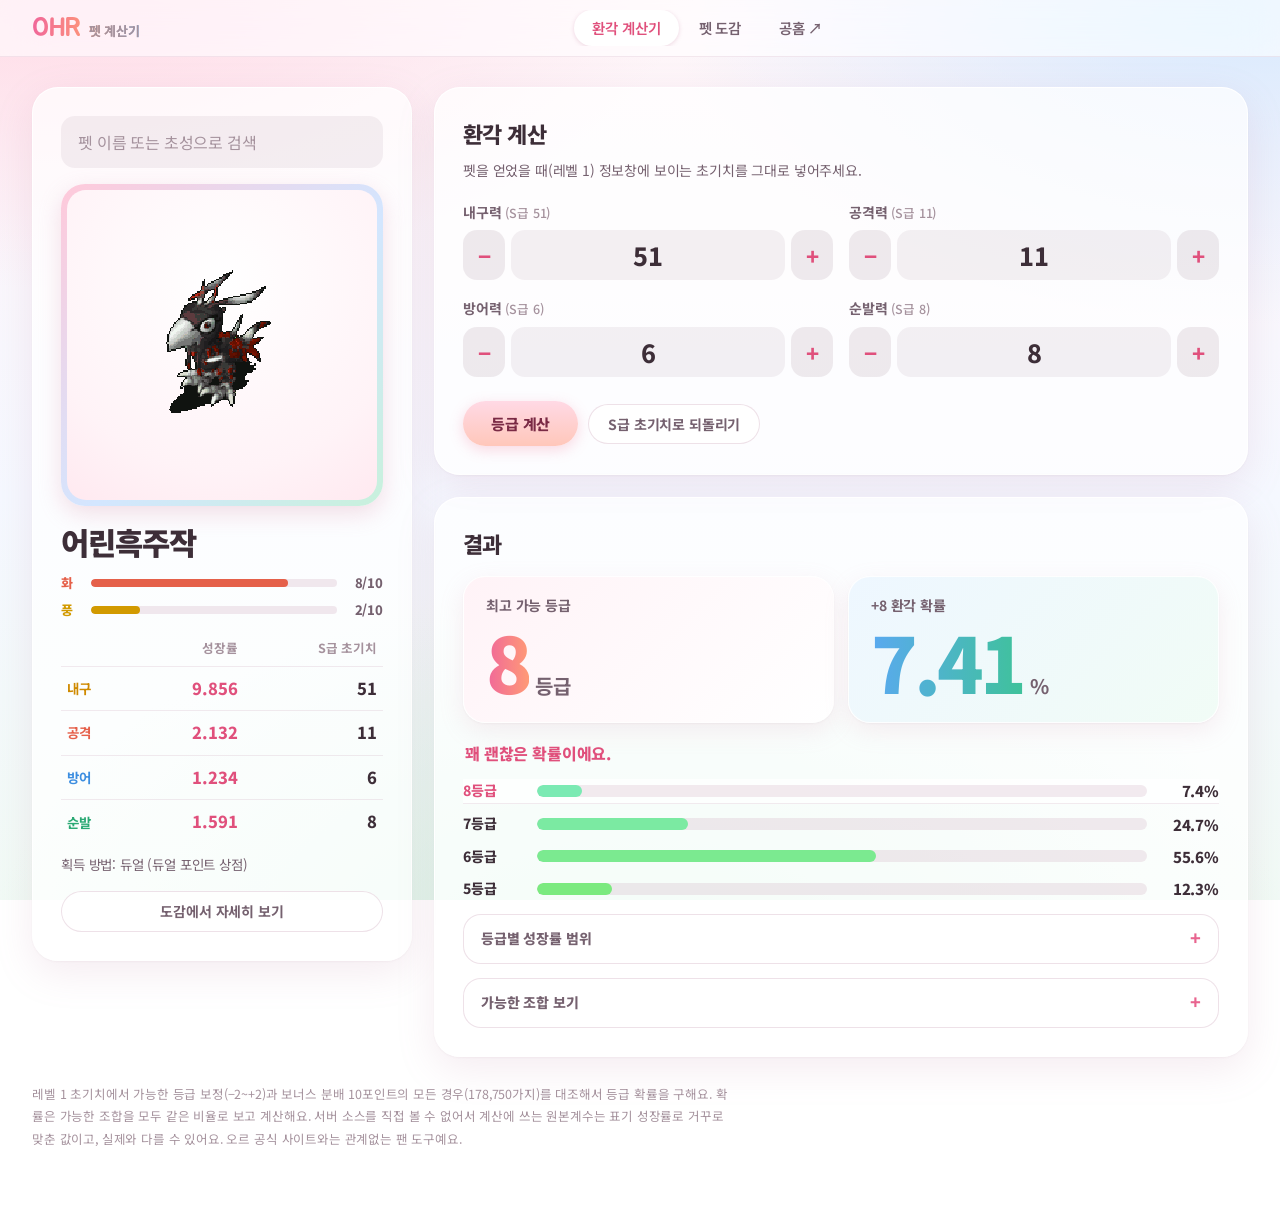
==== commit bb40eb77: "애플 느낌의 넓은 반응형 레이아웃으로 개편 (넓으면 3단, 중간 2단, 모바일 1단)" ====
--- a/index.html
+++ b/index.html
@@ -20,11 +20,15 @@
         <input id="pick" type="search" placeholder="펫 이름 또는 초성으로 검색" autocomplete="off" aria-label="펫 검색">
         <div class="suggest" id="suggest" role="listbox" hidden></div>
       </div>
-      <div class="frame"><div class="frame-in"><span id="hImg" style="display:contents"></span></div></div>
-      <h1 class="pname" id="hName">불러오는 중…</h1>
-      <div class="vtabs" id="vTabs" role="tablist" aria-label="펫 형태"></div>
-      <div class="tags" id="hTags"></div>
-      <div class="attrs" id="hAttrs"></div>
+      <div class="pc-head">
+        <div class="frame"><div class="frame-in"><span id="hImg" style="display:contents"></span></div></div>
+        <div class="pc-info">
+          <h1 class="pname" id="hName">불러오는 중…</h1>
+          <div class="vtabs" id="vTabs" role="tablist" aria-label="펫 형태"></div>
+          <div class="tags" id="hTags"></div>
+          <div class="attrs" id="hAttrs"></div>
+        </div>
+      </div>
       <table class="stat-table">
         <thead><tr><th></th><th>성장률</th><th>S급 초기치</th></tr></thead>
         <tbody id="hStats"></tbody>
@@ -41,7 +45,11 @@
         <button class="btn" id="calcBtn" type="button">등급 계산</button>
         <button class="btn ghost" id="resetBtn" type="button">S급 초기치로 되돌리기</button>
       </div>
-      <div id="results"></div>
+    </section>
+
+    <section class="resbox box" id="resultPanel">
+      <div class="box-h"><h2>결과</h2></div>
+      <div id="results"><div class="empty">펫 정보를 불러오는 중이에요…</div></div>
     </section>
   </div>
 
--- a/style.css
+++ b/style.css
@@ -1,244 +1,304 @@
 :root{
-  --ink:#f6ebdc; --ink2:#d3bfa5; --ink3:#a58f75;
-  --panel:rgba(42,27,19,.9); --panel2:rgba(255,255,255,.055); --line:rgba(255,255,255,.13);
-  --acc:#e3a468; --acc2:#c98a4d; --acc-ink:#2b1708; --gold:#ffd27a;
-  --hp:#f0c75a; --atk:#ff8f66; --def:#74b6ff; --spd:#62d9a6;
+  --ink:#3d2e38; --ink2:#75616f; --ink3:#a5929d;
+  --panel:rgba(255,255,255,.72); --line:rgba(190,140,165,.26);
+  --acc:#f58fb0; --acc-strong:#e8648f; --rose:#e0507c;
+  --btn1:#ffd9e5; --btn2:#ffc7ba; --btn-ink:#7a2a45;
+  --hp:#cf8a00; --atk:#e5604a; --def:#3d8ee0; --spd:#2aa974;
+  --seg:rgba(130,100,118,.13);
+  --wrap:min(1840px,calc(100% - 64px));
+  --r-lg:26px; --r-md:18px;
+  --shadow:0 1px 2px rgba(120,70,100,.05),0 12px 38px rgba(190,130,160,.15);
+  --ease:cubic-bezier(.2,.8,.2,1);
   --disp:'Jua','Noto Sans KR',sans-serif;
 }
 *{box-sizing:border-box;margin:0;padding:0}
-html{-webkit-text-size-adjust:100%}
-body{font-family:'Noto Sans KR',sans-serif;color:var(--ink);min-height:100vh;line-height:1.55;
+html{-webkit-text-size-adjust:100%;scroll-behavior:smooth}
+body{font-family:'Noto Sans KR',-apple-system,BlinkMacSystemFont,sans-serif;color:var(--ink);min-height:100vh;line-height:1.55;letter-spacing:-.01em;
   background:
-    radial-gradient(1100px 520px at 12% -8%,rgba(96,180,210,.55),transparent 62%),
-    radial-gradient(900px 520px at 92% 0%,rgba(255,176,96,.30),transparent 62%),
-    linear-gradient(180deg,#2d6178 0%,#38604f 36%,#5a4a2e 70%,#38251a 100%);
+    radial-gradient(1100px 600px at 4% -8%,#ffd6e3 0%,transparent 60%),
+    radial-gradient(1000px 600px at 98% -4%,#d3e8ff 0%,transparent 60%),
+    radial-gradient(1100px 700px at 50% 110%,#d6f5e5 0%,transparent 60%),
+    linear-gradient(180deg,#fff5f8 0%,#f5f8ff 55%,#f1faf5 100%);
   background-attachment:fixed}
-button,input,select{font-family:inherit;font-size:inherit;color:inherit}
-button{cursor:pointer}
+button,input,select{font-family:inherit;font-size:inherit;color:inherit;letter-spacing:inherit}
+button{cursor:pointer;-webkit-tap-highlight-color:transparent}
 a{color:inherit}
-:focus-visible{outline:2px solid var(--gold);outline-offset:2px}
+:focus-visible{outline:3px solid rgba(232,100,143,.45);outline-offset:2px}
 [hidden]{display:none!important}
 
+/* 스크롤바 */
+*{scrollbar-width:thin;scrollbar-color:#f1a9c0 transparent}
+::-webkit-scrollbar{width:12px;height:12px}
+::-webkit-scrollbar-track{background:rgba(255,255,255,.35);border-radius:10px}
+::-webkit-scrollbar-thumb{background:linear-gradient(180deg,#ffb3c9,#b9d9ff);border-radius:10px;border:3px solid transparent;background-clip:padding-box}
+::-webkit-scrollbar-thumb:hover{background:linear-gradient(180deg,#ff9fbd,#9cc8fb);background-clip:padding-box}
+::-webkit-scrollbar-corner{background:transparent}
+.filters::-webkit-scrollbar,.mcard::-webkit-scrollbar,.suggest::-webkit-scrollbar,.tbl-wrap::-webkit-scrollbar,.dex-wrap::-webkit-scrollbar{width:8px;height:8px}
+.menu{scrollbar-width:none}
+.menu::-webkit-scrollbar{display:none}
+
 /* 상단 메뉴 */
-.top{position:sticky;top:0;z-index:50;background:rgba(32,21,16,.8);backdrop-filter:blur(8px);-webkit-backdrop-filter:blur(8px);border-bottom:1px solid rgba(255,255,255,.08)}
-.top-in{max-width:1180px;margin:0 auto;padding:0 20px;height:62px;display:flex;align-items:center;gap:26px}
-.brand{font-family:var(--disp);font-size:28px;color:#ffd9a6;text-decoration:none;white-space:nowrap;text-shadow:0 2px 0 #7a4a22,0 0 16px rgba(255,170,80,.35)}
-.brand small{font-family:'Noto Sans KR',sans-serif;font-size:13px;font-weight:700;color:#fff;margin-left:8px;text-shadow:none}
-.menu{display:flex;gap:6px;flex:1;justify-content:center;overflow-x:auto;scrollbar-width:none}
-.menu::-webkit-scrollbar{display:none}
-.menu a{padding:8px 22px;font-weight:700;color:#fff;text-decoration:none;border-radius:999px;white-space:nowrap}
-.menu a:hover{background:rgba(255,255,255,.12)}
-.menu a.on{background:linear-gradient(180deg,#e9b27a,#cc8f56);color:var(--acc-ink)}
-
-/* 바탕 상자 */
-.shell{max-width:1180px;margin:22px auto 40px;padding:22px;background:rgba(30,19,13,.74);border:1px solid rgba(255,255,255,.07);border-radius:18px;box-shadow:0 22px 60px rgba(0,0,0,.35)}
-.box{background:linear-gradient(180deg,rgba(66,42,27,.96),rgba(46,29,19,.96));border:1px solid rgba(255,255,255,.09);border-radius:14px;padding:20px}
-.box-h{display:flex;align-items:center;justify-content:space-between;gap:10px;border-bottom:1px solid rgba(255,255,255,.16);padding-bottom:12px;margin-bottom:14px}
-.box-h h2{font-family:var(--disp);font-weight:400;font-size:22px;letter-spacing:.2px}
-.page-head{margin:2px 0 16px}
-.page-title{font-family:var(--disp);font-weight:400;font-size:32px;color:#ffe3bd;text-shadow:0 2px 0 rgba(0,0,0,.35)}
-.page-sub{font-size:14px;color:var(--ink2)}
-.foot{margin-top:22px;font-size:12.5px;color:var(--ink3);line-height:1.8;max-width:90ch}
+.top{position:sticky;top:0;z-index:50;background:rgba(255,255,255,.62);backdrop-filter:saturate(180%) blur(22px);-webkit-backdrop-filter:saturate(180%) blur(22px);border-bottom:1px solid rgba(190,140,165,.18)}
+.top-in{width:var(--wrap);margin:0 auto;height:56px;display:flex;align-items:center;gap:28px}
+.brand{font-family:var(--disp);font-size:27px;text-decoration:none;white-space:nowrap;background:linear-gradient(90deg,#f0679a,#ff9a76 55%,#6fb1f2);-webkit-background-clip:text;background-clip:text;color:transparent;-webkit-text-fill-color:transparent}
+.brand small{font-family:'Noto Sans KR',sans-serif;font-size:13px;font-weight:700;margin-left:8px;-webkit-text-fill-color:var(--ink3);color:var(--ink3)}
+.menu{display:flex;gap:2px;flex:1;justify-content:center;overflow-x:auto}
+.menu a{padding:7px 18px;font-weight:600;font-size:14.5px;color:var(--ink2);text-decoration:none;border-radius:999px;white-space:nowrap;transition:background .2s,color .2s}
+.menu a:hover{background:rgba(245,143,176,.16);color:var(--ink)}
+.menu a.on{background:#fff;color:var(--rose);box-shadow:0 1px 4px rgba(190,120,150,.28)}
+
+/* 바탕 */
+.shell{width:var(--wrap);margin:30px auto 70px;animation:rise .5s var(--ease) both}
+@keyframes rise{from{opacity:0;transform:translateY(10px)}to{opacity:1;transform:none}}
+.box{background:var(--panel);backdrop-filter:blur(26px) saturate(160%);-webkit-backdrop-filter:blur(26px) saturate(160%);border:1px solid rgba(255,255,255,.95);border-radius:var(--r-lg);padding:28px;box-shadow:var(--shadow)}
+.box-h{display:flex;align-items:center;justify-content:space-between;gap:10px;margin-bottom:16px}
+.box-h h2{font-size:22px;font-weight:800;letter-spacing:-.025em}
+.page-head{margin:6px 0 24px}
+.page-title{font-size:clamp(34px,4.4vw,56px);font-weight:900;letter-spacing:-.04em;line-height:1.1;background:linear-gradient(90deg,#f0679a,#ff9a76 50%,#6fb1f2);-webkit-background-clip:text;background-clip:text;color:transparent;-webkit-text-fill-color:transparent;display:inline-block}
+.page-sub{font-size:16px;color:var(--ink2);margin-top:4px}
+.foot{margin-top:26px;font-size:12.5px;color:var(--ink3);line-height:1.8;max-width:100ch}
 
 /* 버튼, 입력 */
-.btn{display:inline-block;border:0;border-radius:999px;padding:10px 24px;font-weight:800;font-size:15px;text-decoration:none;text-align:center;background:linear-gradient(180deg,#eab67f,#cd9157);color:var(--acc-ink);box-shadow:0 3px 0 #8a5a2f}
-.btn:hover{filter:brightness(1.06)}
-.btn:active{transform:translateY(2px);box-shadow:0 1px 0 #8a5a2f}
-.btn:disabled{opacity:.45;cursor:default}
-.btn.ghost{background:rgba(255,255,255,.08);color:var(--ink);border:1px solid var(--line);box-shadow:none;font-weight:700;padding:8px 18px;font-size:14px}
-.btn.ghost:hover{background:rgba(255,255,255,.14)}
-.btn.ghost:active{transform:none}
-.f-input,.pick input,.si{background:rgba(0,0,0,.3);border:1px solid rgba(255,255,255,.16);border-radius:10px;color:var(--ink);outline:none}
+.btn{display:inline-block;border:0;border-radius:999px;padding:12px 28px;font-weight:800;font-size:15px;text-decoration:none;text-align:center;background:linear-gradient(180deg,var(--btn1),var(--btn2));color:var(--btn-ink);box-shadow:0 4px 14px rgba(240,120,150,.28);transition:transform .2s var(--ease),box-shadow .2s,filter .2s}
+.btn:hover{filter:saturate(1.15) brightness(1.02);transform:translateY(-1px)}
+.btn:active{transform:scale(.97)}
+.btn:disabled{opacity:.5;cursor:default;transform:none}
+.btn.ghost{background:rgba(255,255,255,.75);color:var(--ink2);box-shadow:inset 0 0 0 1px var(--line);font-weight:700;padding:10px 20px;font-size:14px}
+.btn.ghost:hover{background:#fff;color:var(--ink)}
+.f-input,.pick input,.si{background:rgba(130,100,118,.09);border:1px solid transparent;border-radius:14px;color:var(--ink);outline:none;transition:background .2s,border-color .2s,box-shadow .2s}
 .f-input::placeholder,.pick input::placeholder{color:var(--ink3)}
-.f-input:focus,.pick input:focus,.si:focus{border-color:var(--gold)}
-select.f-input option{background:#2e1d13;color:var(--ink)}
-
-/* 계산기 화면 */
-.calc-layout{display:grid;grid-template-columns:350px minmax(0,1fr);gap:20px;align-items:start}
-.petcard{position:sticky;top:78px}
-.pick{position:relative;margin-bottom:14px}
-.pick input{width:100%;padding:11px 14px}
-.suggest{position:absolute;left:0;right:0;top:calc(100% + 4px);z-index:30;background:#34200f;border:1px solid var(--line);border-radius:10px;box-shadow:0 14px 30px rgba(0,0,0,.45);max-height:330px;overflow:auto}
-.sg{display:flex;align-items:center;gap:10px;width:100%;text-align:left;border:0;background:none;padding:9px 13px;border-bottom:1px solid var(--line)}
+.f-input:focus,.pick input:focus,.si:focus{background:#fff;border-color:var(--acc);box-shadow:0 0 0 4px rgba(245,143,176,.2)}
+input[type=search]::-webkit-search-cancel-button{-webkit-appearance:none;appearance:none}
+select.f-input{-webkit-appearance:none;appearance:none;cursor:pointer;padding-right:38px;background-image:url("data:image/svg+xml,%3Csvg xmlns='http://www.w3.org/2000/svg' width='14' height='9' viewBox='0 0 14 9'%3E%3Cpath d='M1.5 1.5 7 7l5.5-5.5' fill='none' stroke='%23e8648f' stroke-width='2.2' stroke-linecap='round' stroke-linejoin='round'/%3E%3C/svg%3E");background-repeat:no-repeat;background-position:right 14px center}
+select.f-input option{background:#fff;color:var(--ink)}
+
+/* 계산기 화면: 넓으면 3단, 중간은 2단, 좋으면 1단 */
+.calc-layout{display:grid;gap:22px;align-items:start;
+  grid-template-columns:minmax(330px,400px) minmax(0,1fr) minmax(0,1.15fr);
+  grid-template-areas:"pet inputs results"}
+.petcard{grid-area:pet;position:sticky;top:78px}
+.calc{grid-area:inputs}
+.resbox{grid-area:results}
+.pick{position:relative;margin-bottom:16px}
+.pick input{width:100%;padding:13px 16px}
+.suggest{position:absolute;left:0;right:0;top:calc(100% + 6px);z-index:30;background:rgba(255,255,255,.96);backdrop-filter:blur(20px);border:1px solid var(--line);border-radius:16px;box-shadow:0 18px 40px rgba(180,110,145,.3);max-height:340px;overflow:auto}
+.sg{display:flex;align-items:center;gap:10px;width:100%;text-align:left;border:0;background:none;padding:11px 16px;border-bottom:1px solid rgba(190,140,165,.15)}
 .sg:last-child{border-bottom:0}
-.sg:hover,.sg.act{background:rgba(255,255,255,.1)}
-.sg span{font-weight:700;font-size:14px}
+.sg:hover,.sg.act{background:#fff0f5}
+.sg span{font-weight:700;font-size:14.5px}
 .sg i{font-style:normal;font-size:12px;color:var(--ink3);margin-left:auto}
-.sg-empty{padding:12px 14px;font-size:13.5px;color:var(--ink3)}
-.frame{background:linear-gradient(145deg,#a39988,#6f6455);border-radius:16px;padding:9px;box-shadow:0 4px 0 #3c332a,inset 0 0 0 2px rgba(255,255,255,.15)}
-.frame-in{aspect-ratio:1;background:radial-gradient(circle at 50% 38%,#efe6d4,#cdbfa5);border-radius:10px;display:flex;align-items:center;justify-content:center;padding:18px;box-shadow:inset 0 3px 8px rgba(70,50,30,.35)}
+.sg-empty{padding:14px 16px;font-size:13.5px;color:var(--ink3)}
+.pc-head{display:block}
+.frame{background:linear-gradient(135deg,#ffc9da,#d3e6ff 55%,#c8f1dc);border-radius:24px;padding:6px;box-shadow:0 8px 22px rgba(214,150,176,.3)}
+.frame-in{aspect-ratio:1;background:radial-gradient(circle at 50% 30%,#ffffff,#fff3f7 70%,#ffe9f0);border-radius:19px;display:flex;align-items:center;justify-content:center;padding:20px}
 .frame-in img{width:100%;height:100%;object-fit:contain;image-rendering:pixelated}
-.pname{font-family:var(--disp);font-weight:400;font-size:30px;line-height:1.2;margin:14px 0 6px;word-break:keep-all}
-.vtabs{display:flex;flex-wrap:wrap;gap:6px;margin-bottom:8px}
-.vtab{border:1px solid var(--line);background:rgba(255,255,255,.07);border-radius:999px;padding:4px 14px;font-size:13px;font-weight:700;color:var(--ink2)}
-.vtab[aria-selected="true"]{background:linear-gradient(180deg,#eab67f,#cd9157);border-color:transparent;color:var(--acc-ink)}
+.pname{font-size:clamp(26px,2.4vw,34px);font-weight:900;letter-spacing:-.035em;line-height:1.2;margin:18px 0 8px;word-break:keep-all}
+.vtabs{display:inline-flex;flex-wrap:wrap;gap:2px;background:var(--seg);padding:3px;border-radius:12px;margin-bottom:10px}
+.vtabs:empty,.tags:empty{display:none}
+.vtab{border:0;background:transparent;border-radius:9px;padding:5px 14px;font-size:13px;font-weight:700;color:var(--ink2);transition:background .2s,color .2s,box-shadow .2s}
+.vtab[aria-selected="true"]{background:#fff;color:var(--ink);box-shadow:0 1px 4px rgba(120,70,100,.25)}
 .tags{display:flex;flex-wrap:wrap;gap:6px;margin-bottom:8px}
-.tag{display:inline-block;font-size:12px;font-weight:800;border-radius:6px;padding:2px 9px;background:#5b4421;color:#ffd98a}
-.tag.ride{background:#1d4a3f;color:#9af0d6}
-.hero-how{font-size:13.5px;color:var(--ink2);margin-top:6px}
-.attrs{margin:10px 0 4px;display:grid;gap:6px}
+.tag{display:inline-block;font-size:12px;font-weight:800;border-radius:8px;padding:3px 10px;background:#fff0c9;color:#8a5a00}
+.tag.ride{background:#d4f5e6;color:#1c7a55}
+.tag.off{background:#efe6ea;color:var(--ink3)}
+.hero-how{font-size:13.5px;color:var(--ink2);margin-top:10px}
+.attrs{margin:12px 0 4px;display:grid;gap:7px}
 .attr-row{display:grid;grid-template-columns:22px 1fr 38px;gap:8px;align-items:center;font-size:13px;font-weight:800}
-.attr-row .track{height:7px;background:rgba(0,0,0,.35);border-radius:4px;overflow:hidden}
-.attr-row .track i{display:block;height:100%}
+.attr-row .track{height:8px;background:rgba(190,140,165,.2);border-radius:4px;overflow:hidden}
+.attr-row .track i{display:block;height:100%;border-radius:4px}
 .attr-row .v{text-align:right;color:var(--ink2);font-size:13px}
-.stat-table{width:100%;border-collapse:collapse;margin-top:12px;font-variant-numeric:tabular-nums}
-.stat-table th{font-size:12.5px;font-weight:700;color:var(--ink3);text-align:right;padding:4px 6px;border-bottom:1px solid var(--line)}
+.stat-table{width:100%;border-collapse:collapse;margin-top:14px;font-variant-numeric:tabular-nums}
+.stat-table th{font-size:12.5px;font-weight:700;color:var(--ink3);text-align:right;padding:4px 6px 8px}
 .stat-table th:first-child,.stat-table td:first-child{text-align:left}
-.stat-table td{padding:7px 6px;text-align:right;font-weight:800;font-size:16px;border-bottom:1px solid rgba(255,255,255,.07)}
+.stat-table td{padding:9px 6px;text-align:right;font-weight:800;font-size:16.5px;border-top:1px solid rgba(190,140,165,.18)}
 .stat-table td:first-child{font-size:13.5px;font-weight:700}
 .stat-table tr.h td:first-child{color:var(--hp)} .stat-table tr.a td:first-child{color:var(--atk)} .stat-table tr.d td:first-child{color:var(--def)} .stat-table tr.s td:first-child{color:var(--spd)}
-.stat-table td.g{color:var(--gold)}
-.petcard .btn{margin-top:14px;width:100%}
-
-.calc .lead{font-size:14px;color:var(--ink2);margin:-2px 0 18px}
-.stat-grid{display:grid;grid-template-columns:repeat(2,minmax(0,1fr));gap:16px 18px}
-.slabel{display:block;font-size:14px;font-weight:700;color:var(--ink2);margin-bottom:6px}
+.stat-table td.g{color:var(--rose)}
+.petcard .btn{margin-top:16px;width:100%}
+
+.calc .lead{font-size:14px;color:var(--ink2);margin:-6px 0 20px}
+.stat-grid{display:grid;grid-template-columns:repeat(2,minmax(0,1fr));gap:18px 16px}
+.slabel{display:block;font-size:14px;font-weight:700;color:var(--ink2);margin-bottom:7px}
 .slabel i{font-style:normal;color:var(--ink3);font-weight:500;font-size:12.5px}
-.stp{display:flex;align-items:center;gap:7px}
-.sb{flex:0 0 auto;width:44px;height:48px;border:1px solid var(--line);background:rgba(255,255,255,.1);border-radius:12px;font-size:22px;font-weight:900;line-height:1;padding:0;color:var(--ink);touch-action:manipulation;-webkit-user-select:none;user-select:none}
-.sb:hover{background:rgba(255,255,255,.18)}
-.sb:active{background:var(--acc);color:var(--acc-ink)}
-.si{flex:1 1 auto;min-width:0;width:100%;height:48px;text-align:center;font-size:24px;font-weight:800;font-variant-numeric:tabular-nums;-moz-appearance:textfield;appearance:textfield}
+.stp{display:flex;align-items:center;gap:6px}
+.sb{flex:0 0 auto;width:42px;height:50px;border:0;background:var(--seg);border-radius:14px;font-size:22px;font-weight:800;line-height:1;padding:0;color:var(--rose);touch-action:manipulation;-webkit-user-select:none;user-select:none;transition:background .15s,transform .15s var(--ease)}
+.sb:hover{background:rgba(245,143,176,.22)}
+.sb:active{background:var(--acc);color:#fff;transform:scale(.92)}
+.si{flex:1 1 auto;min-width:0;width:100%;height:50px;text-align:center;font-size:25px;font-weight:800;font-variant-numeric:tabular-nums;-moz-appearance:textfield;appearance:textfield}
 .si::-webkit-outer-spin-button,.si::-webkit-inner-spin-button{-webkit-appearance:none;margin:0}
-.calc-row{display:flex;flex-wrap:wrap;gap:10px;align-items:center;margin-top:20px}
-.msg-warn{margin-top:12px;font-size:13.5px;color:#ffd98a}
-
-#results{margin-top:22px}
+.calc-row{display:flex;flex-wrap:wrap;gap:10px;align-items:center;margin-top:24px}
+.msg-warn{margin-top:12px;font-size:13.5px;color:#a8641a}
+
+#results{margin-top:0}
 .res-hero{display:grid;grid-template-columns:1fr 1fr;gap:14px}
-.res-card{background:rgba(0,0,0,.28);border:1px solid var(--line);border-radius:14px;padding:14px 18px 16px}
+.res-card{background:linear-gradient(135deg,#fff3f7,#fff);border:1px solid rgba(255,255,255,.9);border-radius:22px;padding:18px 22px 20px;box-shadow:0 1px 2px rgba(120,70,100,.05),0 8px 24px rgba(214,150,176,.16)}
+.res-card.gold{background:linear-gradient(135deg,#eef7ff,#f1fcf6)}
 .res-l{display:block;font-size:14px;font-weight:700;color:var(--ink2)}
-.res-v{display:flex;align-items:baseline;gap:6px;margin-top:2px}
-.res-v strong{font-family:var(--disp);font-weight:400;font-size:clamp(54px,8vw,84px);line-height:1.05;color:#ffe3bd;text-shadow:0 3px 0 rgba(0,0,0,.35)}
-.res-card.gold .res-v strong{color:var(--gold)}
+.res-v{display:flex;align-items:baseline;gap:6px;margin-top:4px}
+.res-v strong{font-weight:900;letter-spacing:-.05em;font-size:clamp(56px,6vw,92px);line-height:1.05;background:linear-gradient(90deg,#f0679a,#ff9a76);-webkit-background-clip:text;background-clip:text;color:transparent;-webkit-text-fill-color:transparent}
+.res-card.gold .res-v strong{background:linear-gradient(90deg,#5aa9f0,#3fc29a);-webkit-background-clip:text;background-clip:text}
 .res-v small{font-size:20px;font-weight:700;color:var(--ink2)}
-.fun{margin:16px 2px 4px;font-size:15.5px;font-weight:700;color:#ffe3bd}
-.dist{margin-top:12px;display:grid;gap:8px}
-.drow{display:grid;grid-template-columns:64px 1fr 60px;gap:12px;align-items:center;font-size:14px}
+.fun{margin:18px 2px 4px;font-size:16px;font-weight:800;color:var(--rose)}
+.dist{margin-top:14px;display:grid;gap:9px}
+.drow{display:grid;grid-template-columns:62px 1fr 60px;gap:12px;align-items:center;font-size:14px}
 .drow .gl{font-weight:800;font-variant-numeric:tabular-nums}
-.drow .gt{height:14px;background:rgba(0,0,0,.35);border-radius:7px;overflow:hidden}
+.drow .gt{height:12px;background:rgba(190,140,165,.18);border-radius:7px;overflow:hidden}
 .drow .gf{height:100%;border-radius:7px}
 .drow .gp{text-align:right;font-weight:800;font-size:15px;font-variant-numeric:tabular-nums}
-.drow.top .gl{color:var(--gold)}
-.more{margin-top:14px;border:1px solid var(--line);border-radius:12px;background:rgba(0,0,0,.2)}
-.more summary{cursor:pointer;padding:12px 16px;font-weight:800;font-size:14px;list-style:none}
+.drow.top .gl{color:var(--rose)}
+.more{margin-top:14px;border-radius:18px;background:rgba(255,255,255,.6);box-shadow:inset 0 0 0 1px var(--line)}
+.more summary{cursor:pointer;padding:14px 18px;font-weight:800;font-size:14px;list-style:none;color:var(--ink2)}
 .more summary::-webkit-details-marker{display:none}
-.more summary::after{content:"+";float:right;color:var(--ink3)}
+.more summary::after{content:"+";float:right;color:var(--acc-strong);font-size:18px;line-height:1}
 .more[open] summary::after{content:"−"}
-.more .body{padding:2px 16px 16px;font-size:13.5px;color:var(--ink2);line-height:1.7}
+.more .body{padding:2px 18px 18px;font-size:13.5px;color:var(--ink2);line-height:1.7}
 .tbl-wrap{overflow-x:auto}
 table.t{border-collapse:collapse;width:100%;min-width:480px;font-variant-numeric:tabular-nums}
 table.t th{font-size:12px;font-weight:700;color:var(--ink3);text-align:right;padding:6px 8px;border-bottom:1px solid var(--line);white-space:nowrap}
-table.t td{text-align:right;padding:6px 8px;border-bottom:1px solid rgba(255,255,255,.07);font-size:13px;white-space:nowrap}
+table.t td{text-align:right;padding:6px 8px;border-bottom:1px solid rgba(190,140,165,.16);font-size:13px;white-space:nowrap}
 table.t th:first-child,table.t td:first-child{text-align:left}
-.sel-grade{background:rgba(0,0,0,.3);border:1px solid var(--line);border-radius:8px;padding:6px 10px;margin:4px 0 10px;color:var(--ink)}
-.sel-grade option{background:#2e1d13}
+.sel-grade{background:#fff;border:1px solid var(--line);border-radius:12px;padding:7px 12px;margin:4px 0 10px;color:var(--ink)}
 .empty{text-align:center;padding:36px 12px;color:var(--ink2);font-size:14.5px;line-height:1.8}
 
 /* 도감 */
-.dex-layout{display:grid;grid-template-columns:280px minmax(0,1fr);gap:20px;align-items:start}
-.filters{position:sticky;top:78px;max-height:calc(100vh - 96px);overflow:auto}
-.f-title{font-family:var(--disp);font-size:16px;margin:16px 0 8px;color:#ffe3bd}
+.dex-layout{display:grid;grid-template-columns:300px minmax(0,1fr);gap:22px;align-items:start}
+.filters{position:sticky;top:78px;max-height:calc(100vh - 98px);overflow:auto}
+.f-title{font-size:15px;font-weight:800;margin:20px 0 9px;color:var(--ink)}
 .f-title:first-child{margin-top:0}
-.f-title small{font-family:'Noto Sans KR',sans-serif;font-size:11.5px;color:var(--ink3);margin-left:6px}
-.f-input{width:100%;padding:10px 12px}
-.f-seg{display:grid;grid-auto-flow:column;grid-auto-columns:1fr;gap:5px}
-.f-seg button{border:1px solid var(--line);background:rgba(255,255,255,.07);border-radius:999px;padding:7px 4px;font-weight:700;font-size:13.5px;color:var(--ink2)}
-.f-seg button.on{background:linear-gradient(180deg,#eab67f,#cd9157);border-color:transparent;color:var(--acc-ink)}
-.chips{display:flex;flex-wrap:wrap;gap:6px}
-.chip{border:1px solid var(--line);background:rgba(255,255,255,.07);border-radius:999px;padding:6px 13px;font-size:13px;font-weight:700;color:var(--ink2)}
-.chip.on{background:linear-gradient(180deg,#eab67f,#cd9157);border-color:transparent;color:var(--acc-ink)}
-.sw-row{display:flex;align-items:center;gap:8px;font-size:13px;color:var(--ink2);margin:2px 0 10px;cursor:pointer}
-.sw-row input{width:16px;height:16px;accent-color:var(--acc)}
-.asl{display:grid;gap:10px}
-.asl-item .asl-h{display:flex;justify-content:space-between;font-size:13px;font-weight:700;margin-bottom:4px}
+.f-title small{font-size:11.5px;font-weight:500;color:var(--ink3);margin-left:6px}
+.f-input{width:100%;padding:12px 14px}
+.f-seg{display:grid;grid-auto-flow:column;grid-auto-columns:1fr;gap:2px;background:var(--seg);padding:3px;border-radius:13px}
+.f-seg button{border:0;background:transparent;border-radius:10px;padding:8px 4px;font-weight:700;font-size:13.5px;color:var(--ink2);transition:background .2s,color .2s,box-shadow .2s}
+.f-seg button.on{background:#fff;color:var(--ink);box-shadow:0 1px 4px rgba(120,70,100,.25)}
+.chips{display:flex;flex-wrap:wrap;gap:7px}
+.chip{border:0;background:var(--seg);border-radius:999px;padding:7px 14px;font-size:13px;font-weight:700;color:var(--ink2);transition:background .2s,color .2s,transform .15s var(--ease)}
+.chip:hover{background:rgba(245,143,176,.22)}
+.chip:active{transform:scale(.96)}
+.chip.on{background:linear-gradient(180deg,var(--btn1),var(--btn2));color:var(--btn-ink);box-shadow:0 2px 8px rgba(240,120,150,.25)}
+
+/* 켜고 끄는 스위치 */
+.sw-row{display:flex;align-items:center;gap:11px;font-size:13.5px;font-weight:700;color:var(--ink2);margin:2px 0 14px;cursor:pointer;position:relative;-webkit-user-select:none;user-select:none}
+.sw-row input{position:absolute;opacity:0;width:1px;height:1px;pointer-events:none}
+.sw-track{flex:none;width:50px;height:30px;border-radius:999px;background:#e4d6dd;position:relative;transition:background .25s}
+.sw-thumb{position:absolute;left:2px;top:2px;width:26px;height:26px;border-radius:50%;background:#fff;box-shadow:0 2px 6px rgba(100,60,85,.35);transition:transform .25s var(--ease)}
+.sw-row input:checked + .sw-track{background:linear-gradient(90deg,#ff9fbd,#ffb59f)}
+.sw-row input:checked + .sw-track .sw-thumb{transform:translateX(20px)}
+.sw-row input:focus-visible + .sw-track{outline:3px solid rgba(232,100,143,.45);outline-offset:2px}
+.sw-row input:checked ~ .sw-text{color:var(--rose)}
+
+.asl{display:grid;gap:12px}
+.asl-item .asl-h{display:flex;justify-content:space-between;font-size:13px;font-weight:700;margin-bottom:5px}
 .asl-item .asl-h b{font-weight:800;color:var(--ink3)}
-.asl-item .asl-h b.on{color:var(--gold)}
-.asl-track{position:relative;height:16px;background:rgba(0,0,0,.35);border-radius:8px;overflow:hidden;cursor:pointer;touch-action:none}
-.asl-fill{position:absolute;left:0;top:0;bottom:0;border-radius:8px}
-.asl-div{position:absolute;top:0;bottom:0;width:1px;background:rgba(255,255,255,.14)}
-.asl-foot{display:flex;align-items:center;justify-content:space-between;margin-top:8px;font-size:13px;color:var(--ink2)}
-.asl-foot button{border:1px solid var(--line);background:rgba(255,255,255,.07);border-radius:999px;padding:4px 12px;font-size:12.5px;font-weight:700;color:var(--ink2)}
-.filter-toggle{display:none;margin-bottom:12px}
-.stats-row{display:flex;flex-wrap:wrap;gap:8px;margin-bottom:14px}
-.pill{background:rgba(0,0,0,.28);border:1px solid var(--line);border-radius:999px;padding:5px 14px;font-size:13px;color:var(--ink2)}
-.pill b{color:var(--gold);margin-right:5px;font-size:15px}
-#grid{display:grid;grid-template-columns:repeat(auto-fill,minmax(210px,1fr));gap:12px;align-items:stretch}
+.asl-item .asl-h b.on{color:var(--rose)}
+.asl-track{position:relative;height:16px;background:rgba(190,140,165,.18);border-radius:8px;overflow:hidden;cursor:pointer;touch-action:none}
+.asl-fill{position:absolute;left:0;top:0;bottom:0;border-radius:8px;transition:width .12s}
+.asl-div{position:absolute;top:0;bottom:0;width:1px;background:rgba(255,255,255,.75)}
+.asl-foot{display:flex;align-items:center;justify-content:space-between;margin-top:10px;font-size:13px;color:var(--ink2)}
+.asl-foot button{border:0;background:var(--seg);border-radius:999px;padding:5px 13px;font-size:12.5px;font-weight:700;color:var(--ink2)}
+.filter-toggle{display:none;margin-bottom:14px}
+.stats-row{display:flex;flex-wrap:wrap;gap:8px;margin-bottom:16px}
+.pill{background:rgba(255,255,255,.78);border-radius:999px;padding:6px 16px;font-size:13px;color:var(--ink2);box-shadow:inset 0 0 0 1px var(--line)}
+.pill b{color:var(--rose);margin-right:6px;font-size:16px}
+#grid{display:grid;grid-template-columns:repeat(auto-fill,minmax(236px,1fr));gap:16px;align-items:stretch}
 #grid.text-view{display:block}
-.pcard{position:relative;display:flex;flex-direction:column;text-align:left;background:linear-gradient(180deg,rgba(76,49,31,.96),rgba(50,32,21,.96));border:1px solid rgba(255,255,255,.1);border-radius:14px;padding:12px;cursor:pointer;color:inherit}
-.pcard:hover{border-color:var(--acc);transform:translateY(-2px);transition:transform .12s}
-.pc-img{height:92px;background:radial-gradient(circle at 50% 40%,#efe6d4,#cdbfa5);border-radius:10px;display:flex;align-items:center;justify-content:center;padding:8px;box-shadow:inset 0 2px 6px rgba(70,50,30,.35)}
+.pcard{position:relative;display:flex;flex-direction:column;text-align:left;background:rgba(255,255,255,.82);border:1px solid rgba(255,255,255,.95);border-radius:22px;padding:14px;cursor:pointer;color:inherit;box-shadow:0 1px 2px rgba(120,70,100,.05),0 6px 20px rgba(204,150,176,.14);transition:transform .3s var(--ease),box-shadow .3s}
+.pcard:hover{transform:translateY(-4px);box-shadow:0 2px 4px rgba(120,70,100,.06),0 16px 34px rgba(204,150,176,.28)}
+.pc-img{height:104px;background:linear-gradient(135deg,#fff0f5,#eef6ff 60%,#effaf3);border-radius:16px;display:flex;align-items:center;justify-content:center;padding:10px}
 .pc-img img{width:100%;height:100%;object-fit:contain;image-rendering:pixelated}
-.pc-name{font-weight:800;font-size:15.5px;margin:9px 0 1px;white-space:nowrap;overflow:hidden;text-overflow:ellipsis}
+.pc-name{font-weight:800;font-size:16px;letter-spacing:-.02em;margin:11px 0 1px;white-space:nowrap;overflow:hidden;text-overflow:ellipsis}
 .pc-how{font-size:12px;color:var(--ink3);white-space:nowrap;overflow:hidden;text-overflow:ellipsis;min-height:1.5em}
-.pc-attr{display:flex;gap:5px;flex-wrap:wrap;margin:6px 0 2px;min-height:22px}
-.achip{font-size:11.5px;font-weight:800;border-radius:6px;padding:1px 8px;background:rgba(0,0,0,.35)}
-.pc-label{font-size:11.5px;font-weight:700;color:var(--ink3);margin:8px 0 3px}
-.pc-grid{display:grid;grid-template-columns:1fr 1fr;gap:3px 8px}
-.pc-grid div{display:flex;justify-content:space-between;font-size:12.5px;background:rgba(0,0,0,.22);border-radius:6px;padding:2px 7px;font-variant-numeric:tabular-nums}
+.pc-attr{display:flex;gap:5px;flex-wrap:wrap;margin:7px 0 2px;min-height:24px}
+.achip{font-size:11.5px;font-weight:800;border-radius:8px;padding:2px 9px;background:var(--seg)}
+.pc-label{font-size:11.5px;font-weight:700;color:var(--ink3);margin:10px 0 4px}
+.pc-grid{display:grid;grid-template-columns:1fr 1fr;gap:4px 6px}
+.pc-grid div{display:flex;justify-content:space-between;font-size:12.5px;background:rgba(255,232,240,.55);border-radius:9px;padding:3px 8px;font-variant-numeric:tabular-nums}
 .pc-grid span{color:var(--ink2)}
 .pc-grid b{font-weight:800}
 .pc-grid .h span{color:var(--hp)} .pc-grid .a span{color:var(--atk)} .pc-grid .d span{color:var(--def)} .pc-grid .s span{color:var(--spd)}
-.pc-foot{display:flex;align-items:center;justify-content:space-between;gap:6px;margin-top:auto;padding-top:9px;font-size:12.5px;color:var(--ink2)}
-.pc-foot b{color:var(--gold)}
-.badge{font-size:11.5px;font-weight:800;border-radius:6px;padding:1px 8px;background:rgba(0,0,0,.3);color:var(--ink3)}
-.badge.ride{background:#1d4a3f;color:#9af0d6}
-.badge.warn{background:#5b4421;color:#ffd98a}
-.heart{position:absolute;right:8px;top:8px;width:30px;height:30px;border-radius:50%;border:0;background:rgba(0,0,0,.45);color:var(--ink2);font-size:15px;line-height:1}
-.heart.on{color:#ff6b7a}
-.dex-table{width:100%;border-collapse:collapse;background:rgba(0,0,0,.2);border-radius:12px;overflow:hidden;font-variant-numeric:tabular-nums}
-.dex-table th{font-size:12px;color:var(--ink3);text-align:right;padding:9px 10px;background:rgba(0,0,0,.25);white-space:nowrap}
+.pc-foot{display:flex;align-items:center;justify-content:space-between;gap:6px;margin-top:auto;padding-top:11px;font-size:12.5px;color:var(--ink2)}
+.pc-foot b{color:var(--rose)}
+.badge{font-size:11.5px;font-weight:800;border-radius:8px;padding:2px 9px;background:#efe6ea;color:var(--ink3)}
+.badge.ride{background:#d4f5e6;color:#1c7a55}
+.badge.warn{background:#fff0c9;color:#8a5a00}
+.heart{position:absolute;right:10px;top:10px;width:32px;height:32px;border-radius:50%;border:0;background:rgba(255,255,255,.88);backdrop-filter:blur(6px);box-shadow:0 1px 6px rgba(204,150,176,.45);color:var(--ink3);font-size:15px;line-height:1;transition:transform .2s var(--ease)}
+.heart:active{transform:scale(.85)}
+.heart.on{color:#ee5577}
+.dex-table{width:100%;border-collapse:collapse;background:rgba(255,255,255,.7);border-radius:18px;overflow:hidden;font-variant-numeric:tabular-nums}
+.dex-table th{font-size:12px;color:var(--ink3);text-align:right;padding:11px 12px;background:#fff0f5;white-space:nowrap}
 .dex-table th:first-child,.dex-table td:first-child{text-align:left}
-.dex-table td{padding:8px 10px;text-align:right;border-top:1px solid rgba(255,255,255,.07);font-size:13.5px;font-weight:700}
+.dex-table td{padding:10px 12px;text-align:right;border-top:1px solid rgba(190,140,165,.18);font-size:13.5px;font-weight:700}
 .dex-table tr.row{cursor:pointer}
-.dex-table tr.row:hover{background:rgba(255,255,255,.07)}
+.dex-table tr.row:hover{background:#fff3f7}
 .dex-table .nm{font-size:14.5px}
-.dex-table .nm small{display:block;font-weight:500;color:var(--ink3);font-size:11.5px;max-width:240px;overflow:hidden;text-overflow:ellipsis;white-space:nowrap}
+.dex-table .nm small{display:block;font-weight:500;color:var(--ink3);font-size:11.5px;max-width:260px;overflow:hidden;text-overflow:ellipsis;white-space:nowrap}
 .dex-wrap{overflow-x:auto}
-#loadmore{display:block;margin:18px auto 0}
+#loadmore{display:block;margin:22px auto 0}
 
 /* 상세 팝업 */
-.modal{position:fixed;inset:0;z-index:100;background:rgba(10,6,3,.72);display:flex;align-items:center;justify-content:center;padding:16px}
-.mcard{position:relative;width:min(560px,100%);max-height:92vh;overflow:auto;background:linear-gradient(180deg,#4a2f1e,#2e1d12);border:1px solid rgba(255,255,255,.14);border-radius:18px;padding:22px;box-shadow:0 24px 70px rgba(0,0,0,.6)}
-.mclose{position:absolute;right:14px;top:14px;width:34px;height:34px;border-radius:50%;border:0;background:rgba(255,255,255,.12);font-size:16px}
-.m-top{display:flex;gap:16px;align-items:center;margin-bottom:14px}
-.m-img{flex:none;width:120px;height:120px;background:radial-gradient(circle at 50% 40%,#efe6d4,#cdbfa5);border-radius:14px;display:flex;align-items:center;justify-content:center;padding:10px;box-shadow:inset 0 3px 8px rgba(70,50,30,.35)}
+.modal{position:fixed;inset:0;z-index:100;background:rgba(80,50,68,.36);backdrop-filter:blur(8px);-webkit-backdrop-filter:blur(8px);display:flex;align-items:center;justify-content:center;padding:16px;animation:fade .2s ease both}
+@keyframes fade{from{opacity:0}to{opacity:1}}
+.mcard{position:relative;width:min(580px,100%);max-height:92vh;overflow:auto;background:rgba(255,255,255,.92);backdrop-filter:blur(30px);border:1px solid #fff;border-radius:28px;padding:28px 24px 24px;box-shadow:0 30px 80px rgba(100,60,85,.35);animation:pop .35s var(--ease) both}
+@keyframes pop{from{opacity:0;transform:translateY(14px) scale(.97)}to{opacity:1;transform:none}}
+.mclose{position:absolute;right:16px;top:16px;width:34px;height:34px;border-radius:50%;border:0;background:var(--seg);color:var(--ink2);font-size:14px}
+.m-top{display:flex;gap:18px;align-items:center;margin-bottom:16px;padding-right:30px}
+.m-img{flex:none;width:124px;height:124px;background:linear-gradient(135deg,#fff0f5,#eef6ff 60%,#effaf3);border-radius:20px;display:flex;align-items:center;justify-content:center;padding:12px}
 .m-img img{width:100%;height:100%;object-fit:contain;image-rendering:pixelated}
-.m-name{font-family:var(--disp);font-size:28px;line-height:1.2;word-break:keep-all}
-.m-sec{margin-top:14px}
-.m-sec h3{font-family:var(--disp);font-weight:400;font-size:16px;color:#ffe3bd;margin-bottom:7px}
-.m-sec h3 small{font-family:'Noto Sans KR',sans-serif;font-size:11.5px;color:var(--ink3);margin-left:6px}
+.m-name{font-size:28px;font-weight:900;letter-spacing:-.035em;line-height:1.2;word-break:keep-all}
+.m-sec{margin-top:18px}
+.m-sec h3{font-size:15px;font-weight:800;margin-bottom:8px}
+.m-sec h3 small{font-size:11.5px;font-weight:500;color:var(--ink3);margin-left:6px}
 .m-grid{display:grid;grid-template-columns:repeat(4,1fr);gap:8px}
-.m-box{background:rgba(0,0,0,.28);border-radius:10px;padding:8px 6px;text-align:center}
+.m-box{background:rgba(255,232,240,.5);border-radius:14px;padding:10px 6px;text-align:center}
 .m-box span{display:block;font-size:12px;font-weight:700}
-.m-box b{display:block;font-size:19px;font-weight:800;font-variant-numeric:tabular-nums}
+.m-box b{display:block;font-size:20px;font-weight:800;font-variant-numeric:tabular-nums}
 .m-box.h span{color:var(--hp)} .m-box.a span{color:var(--atk)} .m-box.d span{color:var(--def)} .m-box.s span{color:var(--spd)}
-.m-total{display:flex;justify-content:space-between;margin-top:8px;font-size:13.5px;color:var(--ink2)}
-.m-total b{color:var(--gold)}
-.m-actions{display:flex;gap:8px;margin-top:18px}
+.m-total{display:flex;justify-content:space-between;margin-top:9px;font-size:13.5px;color:var(--ink2)}
+.m-total b{color:var(--rose)}
+.m-actions{display:flex;gap:8px;margin-top:22px}
 .m-actions .btn{flex:1}
 
+/* 화면 크기에 맞춰 알아서 */
+@media (max-width:1380px){
+  .calc-layout{grid-template-columns:minmax(320px,380px) minmax(0,1fr);grid-template-areas:"pet inputs" "pet results"}
+}
 @media (max-width:980px){
-  .calc-layout{grid-template-columns:1fr}
+  .calc-layout{grid-template-columns:1fr;grid-template-areas:"pet" "inputs" "results"}
   .petcard{position:static}
+  .pc-head{display:grid;grid-template-columns:150px minmax(0,1fr);gap:18px;align-items:center}
+  .pname{margin-top:0}
   .dex-layout{grid-template-columns:1fr}
   .filters{position:static;max-height:none;display:none}
   .filters.open{display:block}
   .filter-toggle{display:inline-block}
 }
 @media (max-width:640px){
-  .top-in{gap:10px;padding:0 12px}
-  .brand{font-size:23px}
+  :root{--wrap:calc(100% - 24px);--r-lg:22px}
+  .top-in{height:52px;gap:10px}
+  .brand{font-size:24px}
   .brand small{display:none}
-  .menu a{padding:7px 13px;font-size:14px}
-  .shell{margin:12px 8px 30px;padding:12px;border-radius:14px}
-  .box{padding:16px 14px}
-  .stat-grid{gap:14px 12px}
+  .menu{justify-content:flex-end}
+  .menu a{padding:6px 12px;font-size:14px}
+  .shell{margin:16px auto 50px}
+  .box{padding:20px 16px}
+  .calc-layout{gap:14px}
+  .pc-head{grid-template-columns:104px minmax(0,1fr);gap:14px}
+  .frame{border-radius:18px;padding:5px}
+  .frame-in{border-radius:14px;padding:10px}
+  .pname{font-size:24px}
+  .stat-grid{gap:16px 12px}
+  .sb{width:38px;height:48px}
+  .si{height:48px;font-size:22px}
   .res-hero{gap:10px}
-  .res-card{padding:12px 12px 14px}
+  .res-card{padding:14px 14px 16px;border-radius:18px}
   .drow{grid-template-columns:54px 1fr 54px;gap:8px}
   #grid{grid-template-columns:repeat(2,minmax(0,1fr));gap:10px}
-  .pc-grid div{font-size:12px;padding:2px 5px}
+  .pcard{padding:10px;border-radius:18px}
+  .pc-img{height:84px}
+  .pc-grid div{font-size:12px;padding:2px 6px}
   .m-grid{grid-template-columns:repeat(2,1fr)}
   .m-img{width:96px;height:96px}
-  .page-title{font-size:27px}
+  .m-name{font-size:24px}
+  .modal{align-items:flex-end;padding:0}
+  .mcard{border-radius:28px 28px 0 0;max-height:90vh}
 }
+@media (prefers-reduced-motion:reduce){*{animation:none!important;transition:none!important;scroll-behavior:auto!important}}
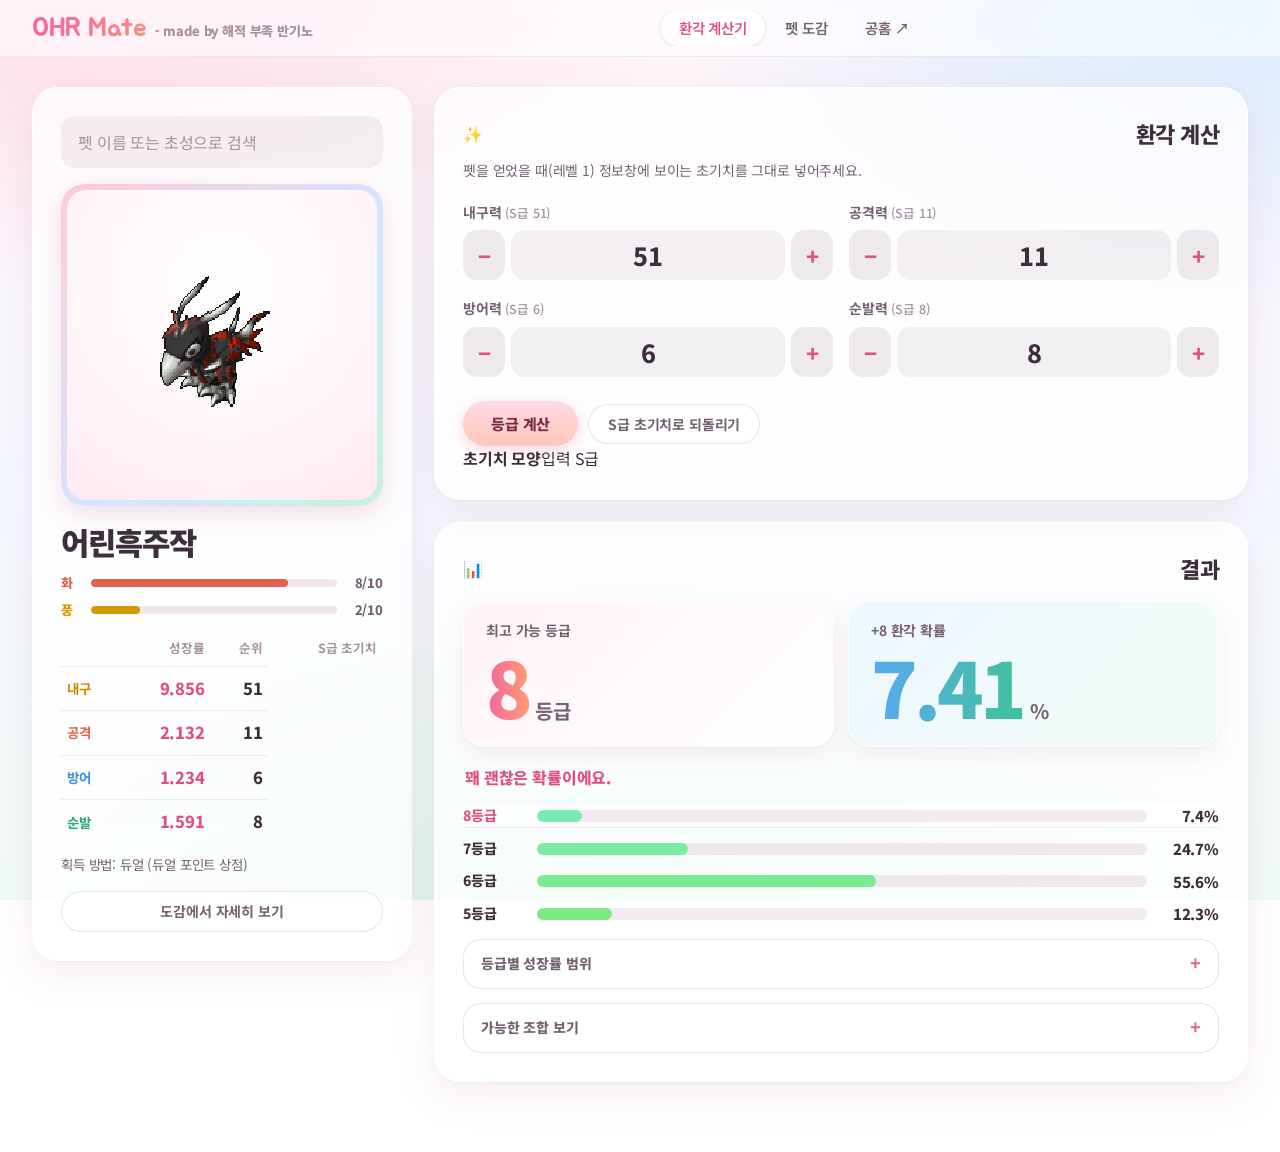
==== commit 83655fca: "메뉴 이름을 OHR Mate로 변경, 계산기 화면에 초기치 모양 추가, 하단 설명글 삭제" ====
--- a/index.html
+++ b/index.html
@@ -3,7 +3,7 @@
 <head>
 <meta charset="UTF-8">
 <meta name="viewport" content="width=device-width, initial-scale=1.0">
-<title>OHR 환각 계산기</title>
+<title>OHR Mate - 환각 계산기</title>
 <meta name="description" content="오르서버 펫의 레벨 1 초기치로 가능한 등급과 +8 환각 확률을 계산해요">
 <link rel="preconnect" href="https://fonts.googleapis.com">
 <link href="https://fonts.googleapis.com/css2?family=Jua&family=Noto+Sans+KR:wght@400;500;700;900&display=swap" rel="stylesheet">
@@ -30,33 +30,33 @@
         </div>
       </div>
       <table class="stat-table">
-        <thead><tr><th></th><th>성장률</th><th>S급 초기치</th></tr></thead>
+        <thead><tr><th></th><th>성장률</th><th>순위</th><th>S급 초기치</th></tr></thead>
         <tbody id="hStats"></tbody>
       </table>
+      <p class="fine" id="hRankNote"></p>
       <p class="hero-how" id="hHow"></p>
       <a class="btn ghost" id="dexLink" href="pokedex.html">도감에서 자세히 보기</a>
     </aside>
 
     <section class="calc box" id="calcPanel">
-      <div class="box-h"><h2>환각 계산</h2></div>
+      <div class="box-h"><span class="ico">✨</span><h2>환각 계산</h2></div>
       <p class="lead">펫을 얻었을 때(레벨 1) 정보창에 보이는 초기치를 그대로 넣어주세요.</p>
       <div class="stat-grid" id="statGrid"></div>
       <div class="calc-row">
         <button class="btn" id="calcBtn" type="button">등급 계산</button>
         <button class="btn ghost" id="resetBtn" type="button">S급 초기치로 되돌리기</button>
       </div>
+      <div class="radar-wrap">
+        <div class="radar-h"><b>초기치 모양</b><span class="legend"><i class="lg-in"></i>입력 <i class="lg-s"></i>S급</span></div>
+        <div id="radar"></div>
+      </div>
     </section>
 
     <section class="resbox box" id="resultPanel">
-      <div class="box-h"><h2>결과</h2></div>
+      <div class="box-h"><span class="ico b">📊</span><h2>결과</h2></div>
       <div id="results"><div class="empty">펫 정보를 불러오는 중이에요…</div></div>
     </section>
   </div>
-
-  <p class="foot">
-    레벨 1 초기치에서 가능한 등급 보정(−2~+2)과 보너스 분배 10포인트의 모든 경우(178,750가지)를 대조해서 등급 확률을 구해요. 확률은 가능한 조합을 모두 같은 비율로 보고 계산해요.
-    서버 소스를 직접 볼 수 없어서 계산에 쓰는 원본계수는 표기 성장률로 거꾸로 맞춘 값이고, 실제와 다를 수 있어요. 오르 공식 사이트와는 관계없는 팬 도구예요.
-  </p>
 </main>
 <script src="nav.js"></script>
 <script src="common.js"></script>
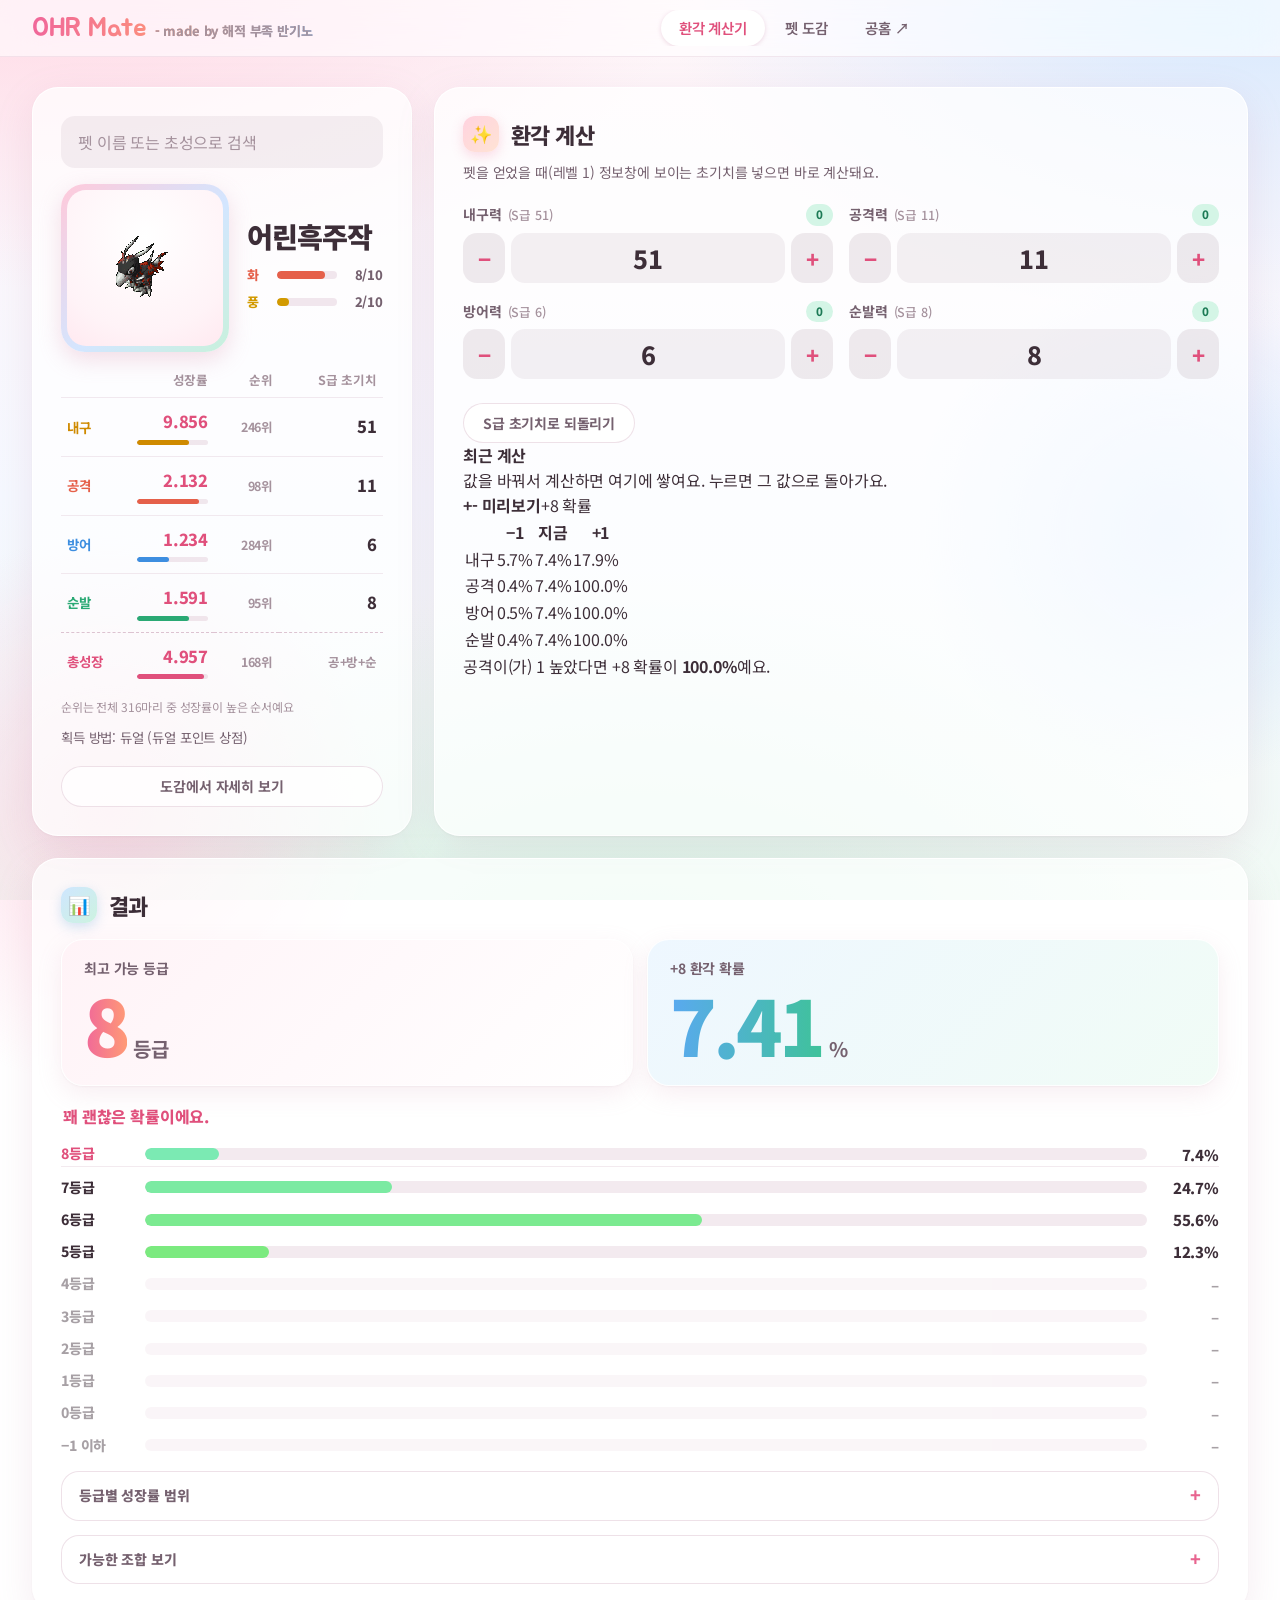
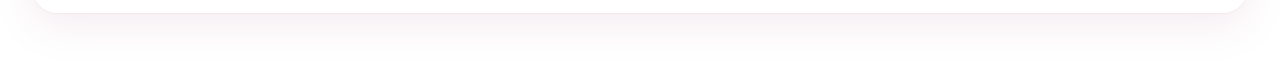
==== commit 60f6954c: "계산 버튼 삭제(자동 계산), +- 미리보기와 최근 계산 추가, 입력 차이는 0으로 표기" ====
--- a/index.html
+++ b/index.html
@@ -40,16 +40,12 @@
 
     <section class="calc box" id="calcPanel">
       <div class="box-h"><span class="ico">✨</span><h2>환각 계산</h2></div>
-      <p class="lead">펫을 얻었을 때(레벨 1) 정보창에 보이는 초기치를 그대로 넣어주세요.</p>
+      <p class="lead">펫을 얻었을 때(레벨 1) 정보창에 보이는 초기치를 넣으면 바로 계산돼요.</p>
       <div class="stat-grid" id="statGrid"></div>
       <div class="calc-row">
-        <button class="btn" id="calcBtn" type="button">등급 계산</button>
         <button class="btn ghost" id="resetBtn" type="button">S급 초기치로 되돌리기</button>
       </div>
-      <div class="radar-wrap">
-        <div class="radar-h"><b>초기치 모양</b><span class="legend"><i class="lg-in"></i>입력 <i class="lg-s"></i>S급</span></div>
-        <div id="radar"></div>
-      </div>
+      <div class="xmods" id="xmods"></div>
     </section>
 
     <section class="resbox box" id="resultPanel">
--- a/style.css
+++ b/style.css
@@ -51,7 +51,7 @@
 .shell{width:var(--wrap);margin:30px auto 70px;animation:rise .5s var(--ease) both}
 @keyframes rise{from{opacity:0;transform:translateY(10px)}to{opacity:1;transform:none}}
 .box{background:var(--panel);backdrop-filter:blur(26px) saturate(160%);-webkit-backdrop-filter:blur(26px) saturate(160%);border:1px solid rgba(255,255,255,.95);border-radius:var(--r-lg);padding:28px;box-shadow:var(--shadow)}
-.box-h{display:flex;align-items:center;justify-content:space-between;gap:10px;margin-bottom:16px}
+.box-h{display:flex;align-items:center;justify-content:flex-start;gap:12px;margin-bottom:16px}
 .box-h h2{font-size:22px;font-weight:800;letter-spacing:-.025em}
 .page-head{margin:6px 0 24px}
 .page-title{font-size:clamp(34px,4.4vw,56px);font-weight:900;letter-spacing:-.04em;line-height:1.1;background:linear-gradient(90deg,#f0679a,#ff9a76 50%,#6fb1f2);-webkit-background-clip:text;background-clip:text;color:transparent;-webkit-text-fill-color:transparent;display:inline-block}
@@ -72,13 +72,14 @@
 select.f-input{-webkit-appearance:none;appearance:none;cursor:pointer;padding-right:38px;background-image:url("data:image/svg+xml,%3Csvg xmlns='http://www.w3.org/2000/svg' width='14' height='9' viewBox='0 0 14 9'%3E%3Cpath d='M1.5 1.5 7 7l5.5-5.5' fill='none' stroke='%23e8648f' stroke-width='2.2' stroke-linecap='round' stroke-linejoin='round'/%3E%3C/svg%3E");background-repeat:no-repeat;background-position:right 14px center}
 select.f-input option{background:#fff;color:var(--ink)}
 
-/* 계산기 화면: 넓으면 3단, 중간은 2단, 좋으면 1단 */
-.calc-layout{display:grid;gap:22px;align-items:start;
+/* 계산기 화면: 넓으면 3단, 중간은 2단, 좁으면 1단 */
+.calc-layout{display:grid;gap:22px;align-items:stretch;
   grid-template-columns:minmax(330px,400px) minmax(0,1fr) minmax(0,1.15fr);
   grid-template-areas:"pet inputs results"}
-.petcard{grid-area:pet;position:sticky;top:78px}
-.calc{grid-area:inputs}
-.resbox{grid-area:results}
+.petcard{grid-area:pet;display:flex;flex-direction:column}
+.calc{grid-area:inputs;display:flex;flex-direction:column}
+.resbox{grid-area:results;display:flex;flex-direction:column}
+#results{flex:1}
 .pick{position:relative;margin-bottom:16px}
 .pick input{width:100%;padding:13px 16px}
 .suggest{position:absolute;left:0;right:0;top:calc(100% + 6px);z-index:30;background:rgba(255,255,255,.96);backdrop-filter:blur(20px);border:1px solid var(--line);border-radius:16px;box-shadow:0 18px 40px rgba(180,110,145,.3);max-height:340px;overflow:auto}
@@ -88,11 +89,11 @@
 .sg span{font-weight:700;font-size:14.5px}
 .sg i{font-style:normal;font-size:12px;color:var(--ink3);margin-left:auto}
 .sg-empty{padding:14px 16px;font-size:13.5px;color:var(--ink3)}
-.pc-head{display:block}
+.pc-head{display:grid;grid-template-columns:168px minmax(0,1fr);gap:18px;align-items:center}
 .frame{background:linear-gradient(135deg,#ffc9da,#d3e6ff 55%,#c8f1dc);border-radius:24px;padding:6px;box-shadow:0 8px 22px rgba(214,150,176,.3)}
-.frame-in{aspect-ratio:1;background:radial-gradient(circle at 50% 30%,#ffffff,#fff3f7 70%,#ffe9f0);border-radius:19px;display:flex;align-items:center;justify-content:center;padding:20px}
+.frame-in{aspect-ratio:1;background:radial-gradient(circle at 50% 30%,#ffffff,#fff3f7 70%,#ffe9f0);border-radius:19px;display:flex;align-items:center;justify-content:center;padding:14px}
 .frame-in img{width:100%;height:100%;object-fit:contain;image-rendering:pixelated}
-.pname{font-size:clamp(26px,2.4vw,34px);font-weight:900;letter-spacing:-.035em;line-height:1.2;margin:18px 0 8px;word-break:keep-all}
+.pname{font-size:clamp(24px,2.2vw,30px);font-weight:900;letter-spacing:-.035em;line-height:1.2;margin:0 0 8px;word-break:keep-all}
 .vtabs{display:inline-flex;flex-wrap:wrap;gap:2px;background:var(--seg);padding:3px;border-radius:12px;margin-bottom:10px}
 .vtabs:empty,.tags:empty{display:none}
 .vtab{border:0;background:transparent;border-radius:9px;padding:5px 14px;font-size:13px;font-weight:700;color:var(--ink2);transition:background .2s,color .2s,box-shadow .2s}
@@ -110,11 +111,12 @@
 .stat-table{width:100%;border-collapse:collapse;margin-top:14px;font-variant-numeric:tabular-nums}
 .stat-table th{font-size:12.5px;font-weight:700;color:var(--ink3);text-align:right;padding:4px 6px 8px}
 .stat-table th:first-child,.stat-table td:first-child{text-align:left}
-.stat-table td{padding:9px 6px;text-align:right;font-weight:800;font-size:16.5px;border-top:1px solid rgba(190,140,165,.18)}
+.stat-table td{padding:11px 6px;text-align:right;font-weight:800;font-size:16.5px;border-top:1px solid rgba(190,140,165,.18)}
 .stat-table td:first-child{font-size:13.5px;font-weight:700}
 .stat-table tr.h td:first-child{color:var(--hp)} .stat-table tr.a td:first-child{color:var(--atk)} .stat-table tr.d td:first-child{color:var(--def)} .stat-table tr.s td:first-child{color:var(--spd)}
 .stat-table td.g{color:var(--rose)}
-.petcard .btn{margin-top:16px;width:100%}
+.petcard .btn{margin-top:auto;width:100%}
+.petcard .hero-how{margin-bottom:18px}
 
 .calc .lead{font-size:14px;color:var(--ink2);margin:-6px 0 20px}
 .stat-grid{display:grid;grid-template-columns:repeat(2,minmax(0,1fr));gap:18px 16px}
@@ -129,7 +131,6 @@
 .calc-row{display:flex;flex-wrap:wrap;gap:10px;align-items:center;margin-top:24px}
 .msg-warn{margin-top:12px;font-size:13.5px;color:#a8641a}
 
-#results{margin-top:0}
 .res-hero{display:grid;grid-template-columns:1fr 1fr;gap:14px}
 .res-card{background:linear-gradient(135deg,#fff3f7,#fff);border:1px solid rgba(255,255,255,.9);border-radius:22px;padding:18px 22px 20px;box-shadow:0 1px 2px rgba(120,70,100,.05),0 8px 24px rgba(214,150,176,.16)}
 .res-card.gold{background:linear-gradient(135deg,#eef7ff,#f1fcf6)}
@@ -140,7 +141,7 @@
 .res-v small{font-size:20px;font-weight:700;color:var(--ink2)}
 .fun{margin:18px 2px 4px;font-size:16px;font-weight:800;color:var(--rose)}
 .dist{margin-top:14px;display:grid;gap:9px}
-.drow{display:grid;grid-template-columns:62px 1fr 60px;gap:12px;align-items:center;font-size:14px}
+.drow{display:grid;grid-template-columns:72px 1fr 60px;gap:12px;align-items:center;font-size:14px}
 .drow .gl{font-weight:800;font-variant-numeric:tabular-nums}
 .drow .gt{height:12px;background:rgba(190,140,165,.18);border-radius:7px;overflow:hidden}
 .drow .gf{height:100%;border-radius:7px}
@@ -259,13 +260,11 @@
 
 /* 화면 크기에 맞춰 알아서 */
 @media (max-width:1380px){
-  .calc-layout{grid-template-columns:minmax(320px,380px) minmax(0,1fr);grid-template-areas:"pet inputs" "pet results"}
+  .calc-layout{grid-template-columns:minmax(320px,380px) minmax(0,1fr);grid-template-areas:"pet inputs" "results results"}
 }
 @media (max-width:980px){
   .calc-layout{grid-template-columns:1fr;grid-template-areas:"pet" "inputs" "results"}
-  .petcard{position:static}
-  .pc-head{display:grid;grid-template-columns:150px minmax(0,1fr);gap:18px;align-items:center}
-  .pname{margin-top:0}
+  .pc-head{grid-template-columns:150px minmax(0,1fr)}
   .dex-layout{grid-template-columns:1fr}
   .filters{position:static;max-height:none;display:none}
   .filters.open{display:block}
@@ -290,7 +289,7 @@
   .si{height:48px;font-size:22px}
   .res-hero{gap:10px}
   .res-card{padding:14px 14px 16px;border-radius:18px}
-  .drow{grid-template-columns:54px 1fr 54px;gap:8px}
+  .drow{grid-template-columns:64px 1fr 54px;gap:8px}
   #grid{grid-template-columns:repeat(2,minmax(0,1fr));gap:10px}
   .pcard{padding:10px;border-radius:18px}
   .pc-img{height:84px}
@@ -302,3 +301,51 @@
   .mcard{border-radius:28px 28px 0 0;max-height:90vh}
 }
 @media (prefers-reduced-motion:reduce){*{animation:none!important;transition:none!important;scroll-behavior:auto!important}}
+
+/* 카드 안을 채우는 요소들 */
+.ico{flex:none;width:36px;height:36px;border-radius:12px;display:flex;align-items:center;justify-content:center;font-size:18px;background:linear-gradient(135deg,#ffd3e0,#ffe3d4);box-shadow:0 4px 12px rgba(240,140,170,.3)}
+.ico.b{background:linear-gradient(135deg,#cfe6ff,#cdf3e0);box-shadow:0 4px 12px rgba(110,170,220,.3)}
+.stat-table td.rk{color:var(--ink3);font-size:12.5px;font-weight:700}
+.stat-table tr.t td{border-top:1px dashed rgba(190,140,165,.5)}
+.stat-table tr.t td:first-child{color:var(--rose)}
+.fine{font-size:12px;color:var(--ink3);margin-top:8px}
+.slabel{display:flex;align-items:center;gap:6px}
+.df{margin-left:auto;font-size:11.5px;font-weight:800;border-radius:999px;padding:2px 10px;background:#efe6ea;color:var(--ink3);transition:background .2s,color .2s}
+.df.eq{background:#d4f5e6;color:#1c7a55}
+.df.up{background:#dfeeff;color:#2f72c4}
+.df.dn{background:#ffe3e6;color:#c4455a}
+.radar-wrap{margin-top:24px;flex:1;display:flex;flex-direction:column;border-radius:22px;background:linear-gradient(160deg,rgba(255,243,247,.9),rgba(240,247,255,.9));box-shadow:inset 0 0 0 1px var(--line);padding:16px 18px 10px}
+.radar-h{display:flex;align-items:center;justify-content:space-between;font-size:14px}
+.legend{display:flex;align-items:center;gap:6px;font-size:12px;color:var(--ink2);font-weight:700}
+.legend i{display:inline-block;width:14px;height:8px;border-radius:4px;margin-left:6px}
+.lg-in{background:linear-gradient(90deg,#5aa9f0,#3fc29a)}
+.lg-s{background:repeating-linear-gradient(90deg,#e8648f 0 4px,transparent 4px 7px)}
+#radar{flex:1;display:flex;align-items:center;justify-content:center}
+#radar svg{width:100%;max-width:340px;height:auto;display:block}
+.rg{fill:none;stroke:rgba(190,140,165,.28)}
+.ax{stroke:rgba(190,140,165,.24)}
+.rs{fill:none;stroke:#e8648f;stroke-width:1.6;stroke-dasharray:4 4}
+.ri{fill:url(#rgd);stroke:#4fa8e8;stroke-width:2.4;stroke-linejoin:round;transition:all .25s}
+.rl{font:700 12px 'Noto Sans KR',sans-serif;fill:#75616f}
+.drow.zero{opacity:.45}
+.btn,.chip,.vtab,.f-seg button{position:relative;overflow:hidden}
+.rip{position:absolute;border-radius:50%;background:rgba(255,255,255,.7);transform:scale(0);animation:rip .6s ease-out forwards;pointer-events:none}
+.btn.ghost .rip,.chip .rip,.vtab .rip,.f-seg button .rip{background:rgba(245,143,176,.35)}
+@keyframes rip{to{transform:scale(1);opacity:0}}
+.spark{position:fixed;z-index:200;pointer-events:none;animation:spark .85s cubic-bezier(.2,.7,.3,1) forwards}
+@keyframes spark{from{opacity:1;transform:translate(-50%,-50%) scale(.4)}to{opacity:0;transform:translate(calc(-50% + var(--dx)),calc(-50% + var(--dy))) scale(1.15)}}
+.res-card.pop{animation:popin .5s var(--ease) both}
+@keyframes popin{0%{opacity:0;transform:scale(.9) translateY(8px)}60%{opacity:1;transform:scale(1.03)}100%{transform:none}}
+.shake{animation:shake .4s ease}
+@keyframes shake{20%{transform:translateX(-6px)}40%{transform:translateX(6px)}60%{transform:translateX(-4px)}80%{transform:translateX(4px)}}
+.btn:active{transform:scale(.93)}
+body::before,body::after{content:"";position:fixed;z-index:-1;border-radius:50%;pointer-events:none}
+body::before{width:560px;height:560px;left:-170px;bottom:-190px;background:radial-gradient(circle,rgba(255,190,212,.5),transparent 70%)}
+body::after{width:520px;height:520px;right:-150px;top:30%;background:radial-gradient(circle,rgba(170,210,255,.42),transparent 70%)}
+@media (max-width:640px){
+  .radar-wrap{margin-top:18px;padding:14px 12px 6px}
+  .ico{width:32px;height:32px;font-size:16px}
+}
+.mb{display:block;height:5px;border-radius:3px;background:rgba(190,140,165,.2);margin-top:5px;overflow:hidden}
+.mb i{display:block;height:100%;border-radius:3px;background:var(--rose);transition:width .4s var(--ease)}
+.stat-table tr.h .mb i{background:var(--hp)} .stat-table tr.a .mb i{background:var(--atk)} .stat-table tr.d .mb i{background:var(--def)} .stat-table tr.s .mb i{background:var(--spd)}
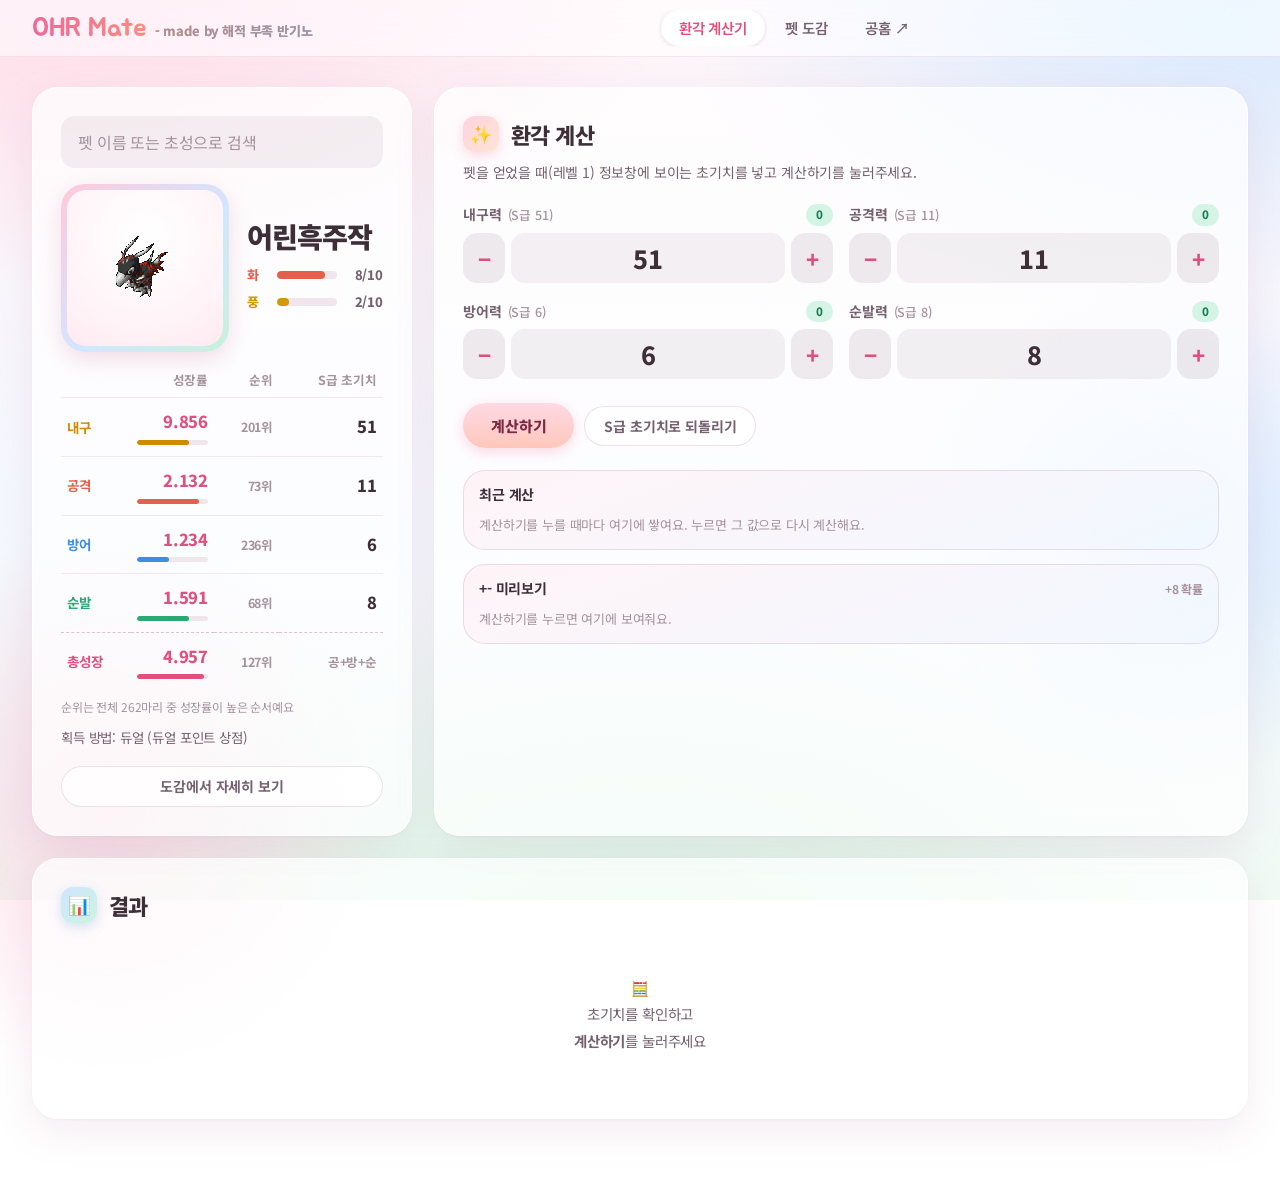
==== commit 4c111749: "환생·진화는 도감에만 표시, 계산하기 버튼을 눌러야 결과가 나오게 변경" ====
--- a/index.html
+++ b/index.html
@@ -24,7 +24,6 @@
         <div class="frame"><div class="frame-in"><span id="hImg" style="display:contents"></span></div></div>
         <div class="pc-info">
           <h1 class="pname" id="hName">불러오는 중…</h1>
-          <div class="vtabs" id="vTabs" role="tablist" aria-label="펫 형태"></div>
           <div class="tags" id="hTags"></div>
           <div class="attrs" id="hAttrs"></div>
         </div>
@@ -40,16 +39,17 @@
 
     <section class="calc box" id="calcPanel">
       <div class="box-h"><span class="ico">✨</span><h2>환각 계산</h2></div>
-      <p class="lead">펫을 얻었을 때(레벨 1) 정보창에 보이는 초기치를 넣으면 바로 계산돼요.</p>
+      <p class="lead">펫을 얻었을 때(레벨 1) 정보창에 보이는 초기치를 넣고 계산하기를 눌러주세요.</p>
       <div class="stat-grid" id="statGrid"></div>
       <div class="calc-row">
+        <button class="btn" id="calcBtn" type="button">계산하기</button>
         <button class="btn ghost" id="resetBtn" type="button">S급 초기치로 되돌리기</button>
       </div>
       <div class="xmods" id="xmods"></div>
     </section>
 
     <section class="resbox box" id="resultPanel">
-      <div class="box-h"><span class="ico b">📊</span><h2>결과</h2></div>
+      <div class="box-h"><span class="ico b">📊</span><h2>결과</h2><span class="stale-note" id="staleNote" hidden>값이 바뀌었어요 · 계산하기를 눌러주세요</span></div>
       <div id="results"><div class="empty">펫 정보를 불러오는 중이에요…</div></div>
     </section>
   </div>
--- a/style.css
+++ b/style.css
@@ -125,7 +125,7 @@
 .stp{display:flex;align-items:center;gap:6px}
 .sb{flex:0 0 auto;width:42px;height:50px;border:0;background:var(--seg);border-radius:14px;font-size:22px;font-weight:800;line-height:1;padding:0;color:var(--rose);touch-action:manipulation;-webkit-user-select:none;user-select:none;transition:background .15s,transform .15s var(--ease)}
 .sb:hover{background:rgba(245,143,176,.22)}
-.sb:active{background:var(--acc);color:#fff;transform:scale(.92)}
+.sb:active{background:var(--acc);color:#fff;transform:scale(.86)}
 .si{flex:1 1 auto;min-width:0;width:100%;height:50px;text-align:center;font-size:25px;font-weight:800;font-variant-numeric:tabular-nums;-moz-appearance:textfield;appearance:textfield}
 .si::-webkit-outer-spin-button,.si::-webkit-inner-spin-button{-webkit-appearance:none;margin:0}
 .calc-row{display:flex;flex-wrap:wrap;gap:10px;align-items:center;margin-top:24px}
@@ -328,9 +328,9 @@
 .ri{fill:url(#rgd);stroke:#4fa8e8;stroke-width:2.4;stroke-linejoin:round;transition:all .25s}
 .rl{font:700 12px 'Noto Sans KR',sans-serif;fill:#75616f}
 .drow.zero{opacity:.45}
-.btn,.chip,.vtab,.f-seg button{position:relative;overflow:hidden}
+.btn,.chip,.vtab,.f-seg button,.sb{position:relative;overflow:hidden}
 .rip{position:absolute;border-radius:50%;background:rgba(255,255,255,.7);transform:scale(0);animation:rip .6s ease-out forwards;pointer-events:none}
-.btn.ghost .rip,.chip .rip,.vtab .rip,.f-seg button .rip{background:rgba(245,143,176,.35)}
+.btn.ghost .rip,.chip .rip,.vtab .rip,.f-seg button .rip,.sb .rip{background:rgba(245,143,176,.4)}
 @keyframes rip{to{transform:scale(1);opacity:0}}
 .spark{position:fixed;z-index:200;pointer-events:none;animation:spark .85s cubic-bezier(.2,.7,.3,1) forwards}
 @keyframes spark{from{opacity:1;transform:translate(-50%,-50%) scale(.4)}to{opacity:0;transform:translate(calc(-50% + var(--dx)),calc(-50% + var(--dy))) scale(1.15)}}
@@ -349,3 +349,27 @@
 .mb{display:block;height:5px;border-radius:3px;background:rgba(190,140,165,.2);margin-top:5px;overflow:hidden}
 .mb i{display:block;height:100%;border-radius:3px;background:var(--rose);transition:width .4s var(--ease)}
 .stat-table tr.h .mb i{background:var(--hp)} .stat-table tr.a .mb i{background:var(--atk)} .stat-table tr.d .mb i{background:var(--def)} .stat-table tr.s .mb i{background:var(--spd)}
+
+.si.bump{animation:bump .3s var(--ease)}
+@keyframes bump{0%{transform:scale(1)}35%{transform:scale(1.12);color:var(--rose);background:#fff}100%{transform:none}}
+.xmods{margin-top:22px;flex:1;display:flex;flex-direction:column;gap:14px}
+.xm{border-radius:22px;background:linear-gradient(160deg,rgba(255,243,247,.9),rgba(240,247,255,.9));box-shadow:inset 0 0 0 1px var(--line);padding:14px 16px}
+.xm-h{display:flex;align-items:center;justify-content:space-between;font-size:14px;margin-bottom:8px}
+.xm-s{font-size:12px;color:var(--ink3);font-weight:700}
+.lnk{border:0;background:none;color:var(--ink3);font-size:12.5px;font-weight:700;text-decoration:underline;padding:2px 4px}
+.xm-empty{font-size:13px;color:var(--ink3);line-height:1.7}
+.hist{display:grid;gap:6px}
+.hrow{display:grid;grid-template-columns:minmax(0,1.1fr) minmax(0,1fr) auto;gap:10px;align-items:center;width:100%;text-align:left;border:0;background:rgba(255,255,255,.75);border-radius:14px;padding:9px 12px;font-size:13px;transition:transform .2s var(--ease),background .2s}
+.hrow:hover{background:#fff;transform:translateX(3px)}
+.hn{font-weight:800;overflow:hidden;text-overflow:ellipsis;white-space:nowrap}
+.hs{color:var(--ink3);font-variant-numeric:tabular-nums;font-size:12.5px}
+.hr{font-weight:800;color:var(--rose);font-variant-numeric:tabular-nums}
+.wi{width:100%;border-collapse:separate;border-spacing:4px;font-variant-numeric:tabular-nums}
+.wi th{font-size:12px;color:var(--ink3);font-weight:700;padding:2px}
+.wi td{text-align:center;font-size:13.5px;font-weight:800;background:rgba(255,255,255,.75);border-radius:10px;padding:7px 4px}
+.wi td:first-child{background:none;text-align:left;font-size:13px}
+.wi tr.h td:first-child{color:var(--hp)} .wi tr.a td:first-child{color:var(--atk)} .wi tr.d td:first-child{color:var(--def)} .wi tr.s td:first-child{color:var(--spd)}
+.wi td.now{background:#fff;box-shadow:inset 0 0 0 1.5px rgba(245,143,176,.5)}
+.wi td.best{background:linear-gradient(135deg,#d9f6e8,#e2f1ff);color:#1c7a55}
+.xm-note{margin-top:8px;font-size:13px;color:var(--ink2)}
+.xm-note b{color:var(--rose)}
